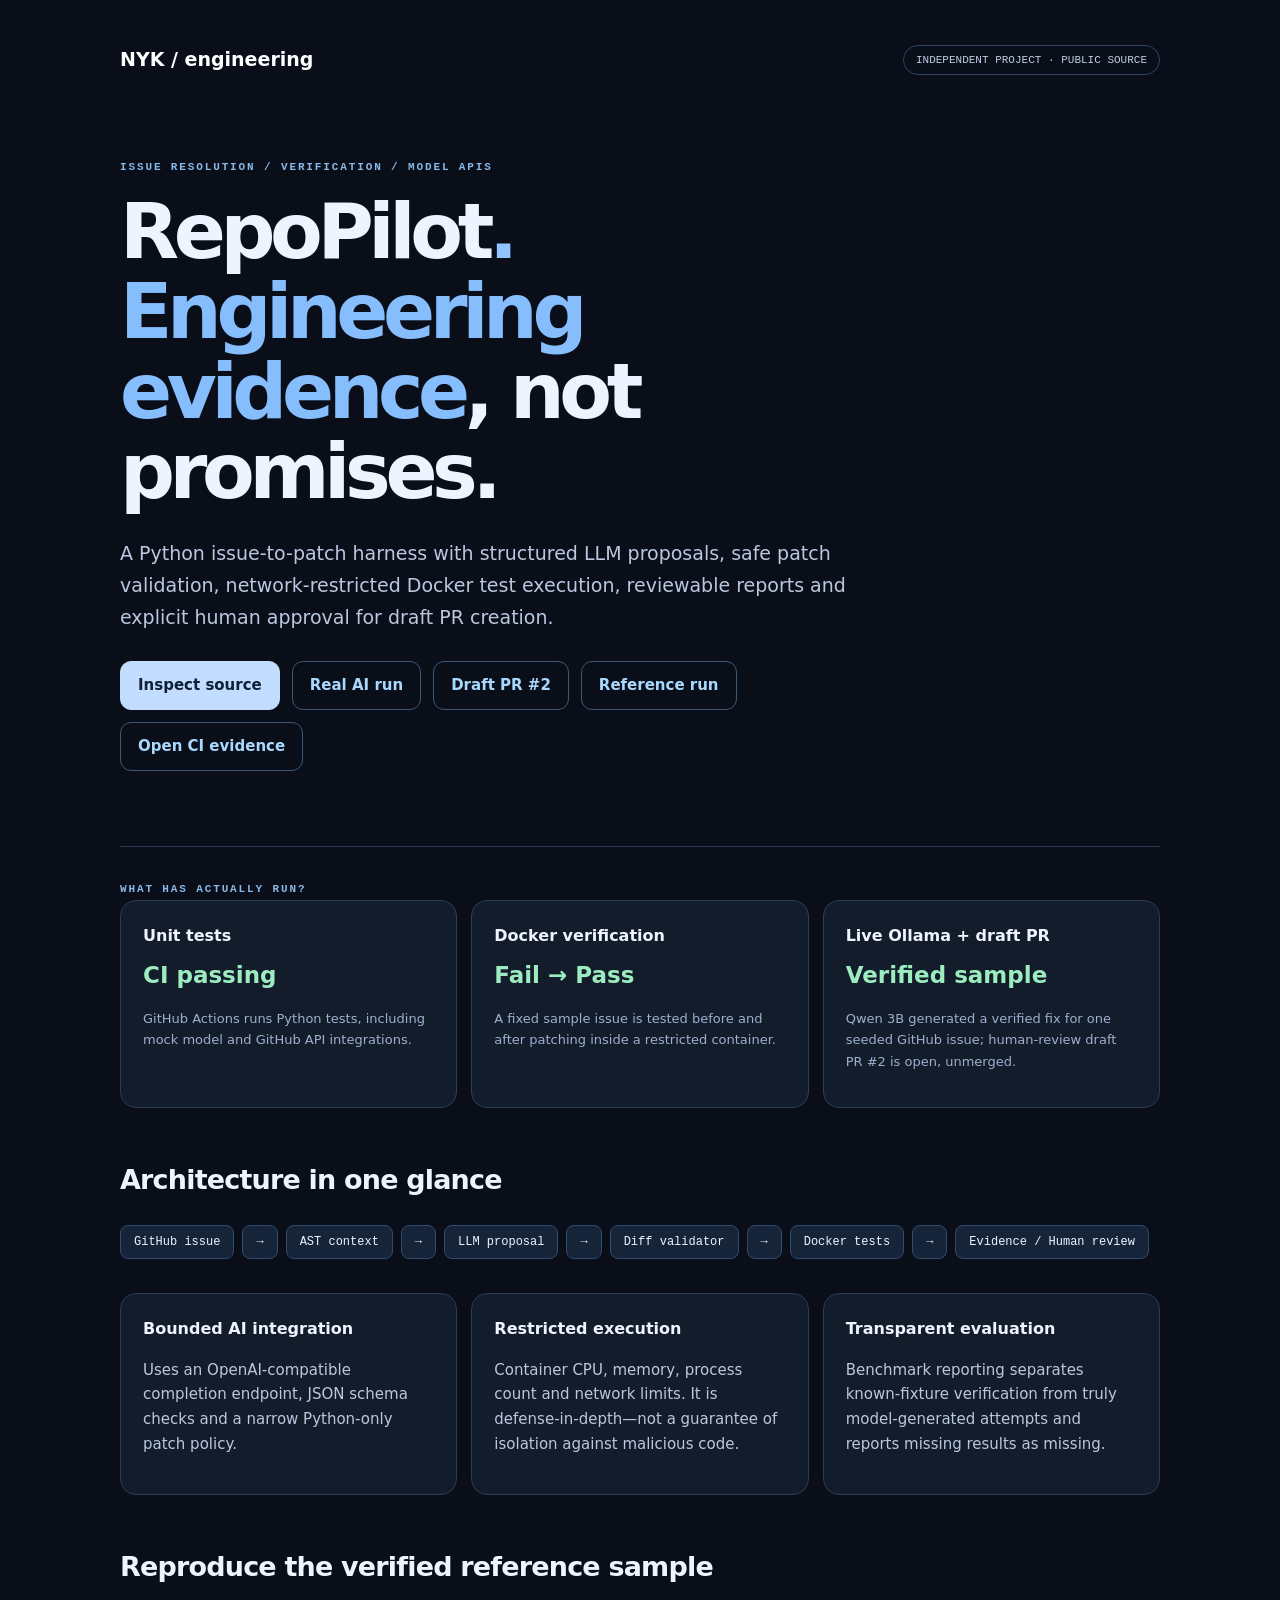
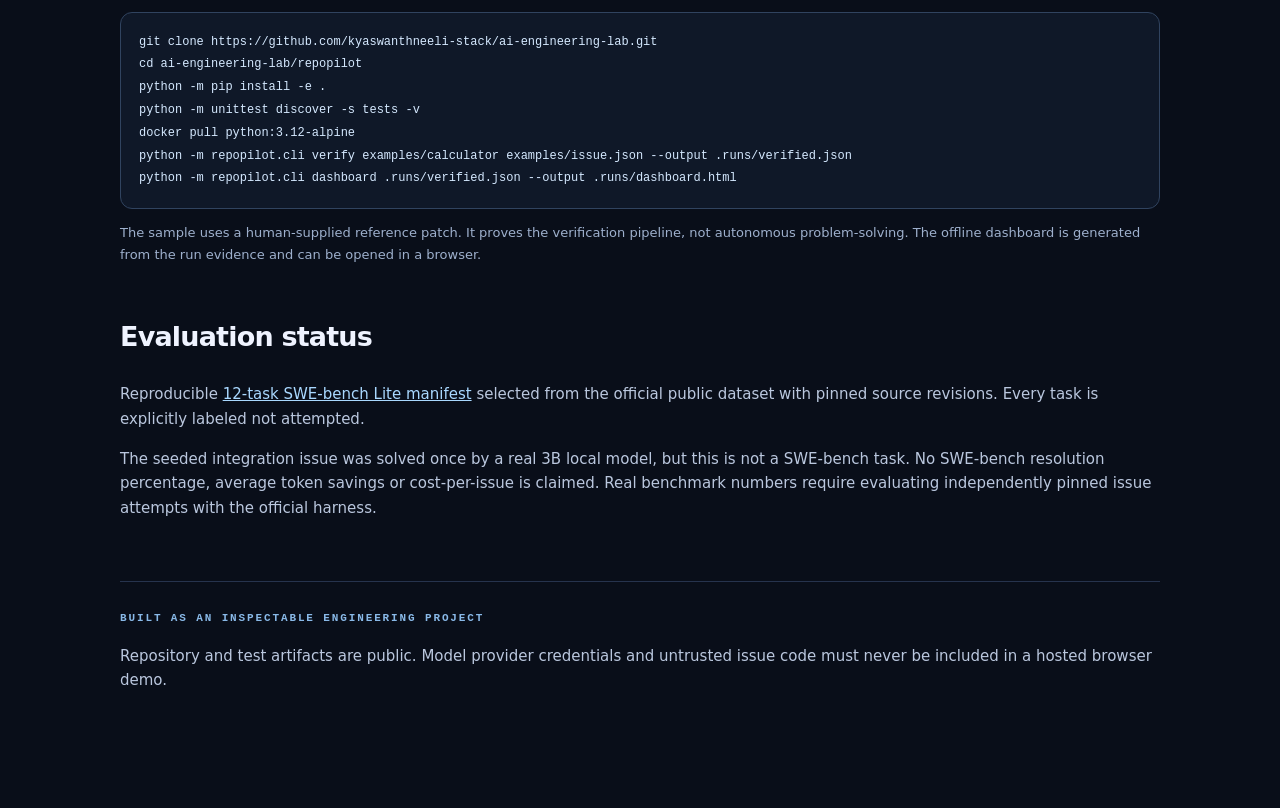
==== repopilot/index.html @ 5527ac8b "repopilot: show verified live Ollama issue resolution and unmerged draft PR evidence" ====
<!doctype html>
<html lang="en">
<head>
<meta charset="utf-8"><meta name="viewport" content="width=device-width,initial-scale=1">
<title>RepoPilot | Issue-to-Patch Engineering Harness</title>
<style>
:root{color-scheme:dark}*{box-sizing:border-box}body{margin:0;background:#090e19;color:#eff3ff;font:15px/1.65 system-ui,-apple-system,Segoe UI,Arial,sans-serif}a{color:#a9d8ff}a:hover{color:white}main{max-width:1090px;padding:44px 25px 100px;margin:auto}.eyebrow{font:700 11px/1.3 ui-monospace,monospace;letter-spacing:.17em;color:#89b9e8;text-transform:uppercase}header{display:flex;justify-content:space-between;gap:16px;align-items:center}.brand{font-weight:800;text-decoration:none;color:#fff;font-size:19px}.pill{font:11px monospace;border:1px solid #304466;padding:8px 12px;border-radius:99px;color:#bdcde3}.hero{padding:78px 0 55px;max-width:780px}h1{font-size:clamp(44px,6vw,80px);letter-spacing:-.07em;line-height:1.04;margin:14px 0 25px}h1 em{color:#86befd;font-style:normal}p{color:#bac7de}p.lead{font-size:19px;line-height:1.7}.actions{display:flex;gap:12px;flex-wrap:wrap;margin-top:28px}.actions a{padding:11px 17px;border-radius:11px;border:1px solid #395777;text-decoration:none;font-weight:650}.actions a:first-child{background:#c2ddff;color:#102039;border-color:#c2ddff}.eyeline{border-top:1px solid #2d3953;padding-top:28px;margin-top:20px}.grid{display:grid;grid-template-columns:repeat(3,1fr);gap:14px}.card{background:#121c2b;border:1px solid #2b3c56;border-radius:16px;padding:22px}.card h3{font-size:16px;margin:0 0 8px}.small{font-size:13px;color:#9eb0cd}.metric{font-size:23px;font-weight:800;margin:8px 0}.status{color:#9cecc0}.warn{color:#fcd6a4}.pipeline{display:flex;gap:8px;flex-wrap:wrap;margin:22px 0 34px}.pipeline span{padding:9px 13px;background:#16243a;border:1px solid #324b6c;border-radius:8px;font:12px ui-monospace,monospace}h2{margin-top:50px;font-size:27px;letter-spacing:-.03em}code{color:#b7d5fa}pre{white-space:pre-wrap;overflow-wrap:anywhere;background:#0f1828;border:1px solid #30435f;border-radius:12px;padding:18px;color:#d5e9ff;font:12px/1.9 ui-monospace,monospace}.footer{margin-top:60px;border-top:1px solid #26334d;padding-top:22px}@media(max-width:760px){.grid{grid-template-columns:1fr}.hero{padding-top:46px}}
</style></head>
<body><main><header><a class="brand" href="https://kyaswanthneeli-stack.github.io/">NYK / engineering</a><span class="pill">INDEPENDENT PROJECT · PUBLIC SOURCE</span></header>
<div class="hero"><span class="eyebrow">Issue resolution / Verification / Model APIs</span><h1>RepoPilot<span style="color:#91c5ff">.</span><br><em>Engineering evidence</em>, not promises.</h1><p class="lead">A Python issue-to-patch harness with structured LLM proposals, safe patch validation, network-restricted Docker test execution, reviewable reports and explicit human approval for draft PR creation.</p><div class="actions"><a href="https://github.com/kyaswanthneeli-stack/ai-engineering-lab/tree/main/repopilot">Inspect source</a><a href="model-run.html">Real AI run</a><a href="https://github.com/kyaswanthneeli-stack/ai-engineering-lab/pull/2">Draft PR #2</a><a href="review-dashboard.html">Reference run</a><a href="https://github.com/kyaswanthneeli-stack/ai-engineering-lab/actions/workflows/repopilot.yml">Open CI evidence</a></div></div>
<section class="eyeline"><span class="eyebrow">What has actually run?</span><div class="grid">
<div class="card"><h3>Unit tests</h3><div class="metric status">CI passing</div><p class="small">GitHub Actions runs Python tests, including mock model and GitHub API integrations.</p></div>
<div class="card"><h3>Docker verification</h3><div class="metric status">Fail → Pass</div><p class="small">A fixed sample issue is tested before and after patching inside a restricted container.</p></div>
<div class="card"><h3>Live Ollama + draft PR</h3><div class="metric status">Verified sample</div><p class="small">Qwen 3B generated a verified fix for one seeded GitHub issue; human-review draft PR #2 is open, unmerged.</p></div></div></section>
<h2>Architecture in one glance</h2><div class="pipeline"><span>GitHub issue</span><span>→</span><span>AST context</span><span>→</span><span>LLM proposal</span><span>→</span><span>Diff validator</span><span>→</span><span>Docker tests</span><span>→</span><span>Evidence / Human review</span></div>
<div class="grid"><div class="card"><h3>Bounded AI integration</h3><p>Uses an OpenAI-compatible completion endpoint, JSON schema checks and a narrow Python-only patch policy.</p></div><div class="card"><h3>Restricted execution</h3><p>Container CPU, memory, process count and network limits. It is defense-in-depth—not a guarantee of isolation against malicious code.</p></div><div class="card"><h3>Transparent evaluation</h3><p>Benchmark reporting separates known-fixture verification from truly model-generated attempts and reports missing results as missing.</p></div></div>
<h2>Reproduce the verified reference sample</h2><pre>git clone https://github.com/kyaswanthneeli-stack/ai-engineering-lab.git
cd ai-engineering-lab/repopilot
python -m pip install -e .
python -m unittest discover -s tests -v
docker pull python:3.12-alpine
python -m repopilot.cli verify examples/calculator examples/issue.json --output .runs/verified.json
python -m repopilot.cli dashboard .runs/verified.json --output .runs/dashboard.html</pre>
<p class="small">The sample uses a human-supplied reference patch. It proves the verification pipeline, not autonomous problem-solving. The offline dashboard is generated from the run evidence and can be opened in a browser.</p>
<h2>Evaluation status</h2><p>Reproducible <a href="https://github.com/kyaswanthneeli-stack/ai-engineering-lab/blob/main/repopilot/benchmarks/swebench-lite-12.json">12-task SWE-bench Lite manifest</a> selected from the official public dataset with pinned source revisions. Every task is explicitly labeled not attempted. </p><p>The seeded integration issue was solved once by a real 3B local model, but this is not a SWE-bench task. No SWE-bench resolution percentage, average token savings or cost-per-issue is claimed. Real benchmark numbers require evaluating independently pinned issue attempts with the official harness.</p>
<div class="footer"><span class="eyebrow">Built as an inspectable engineering project</span><p>Repository and test artifacts are public. Model provider credentials and untrusted issue code must never be included in a hosted browser demo.</p></div>
</main></body></html>
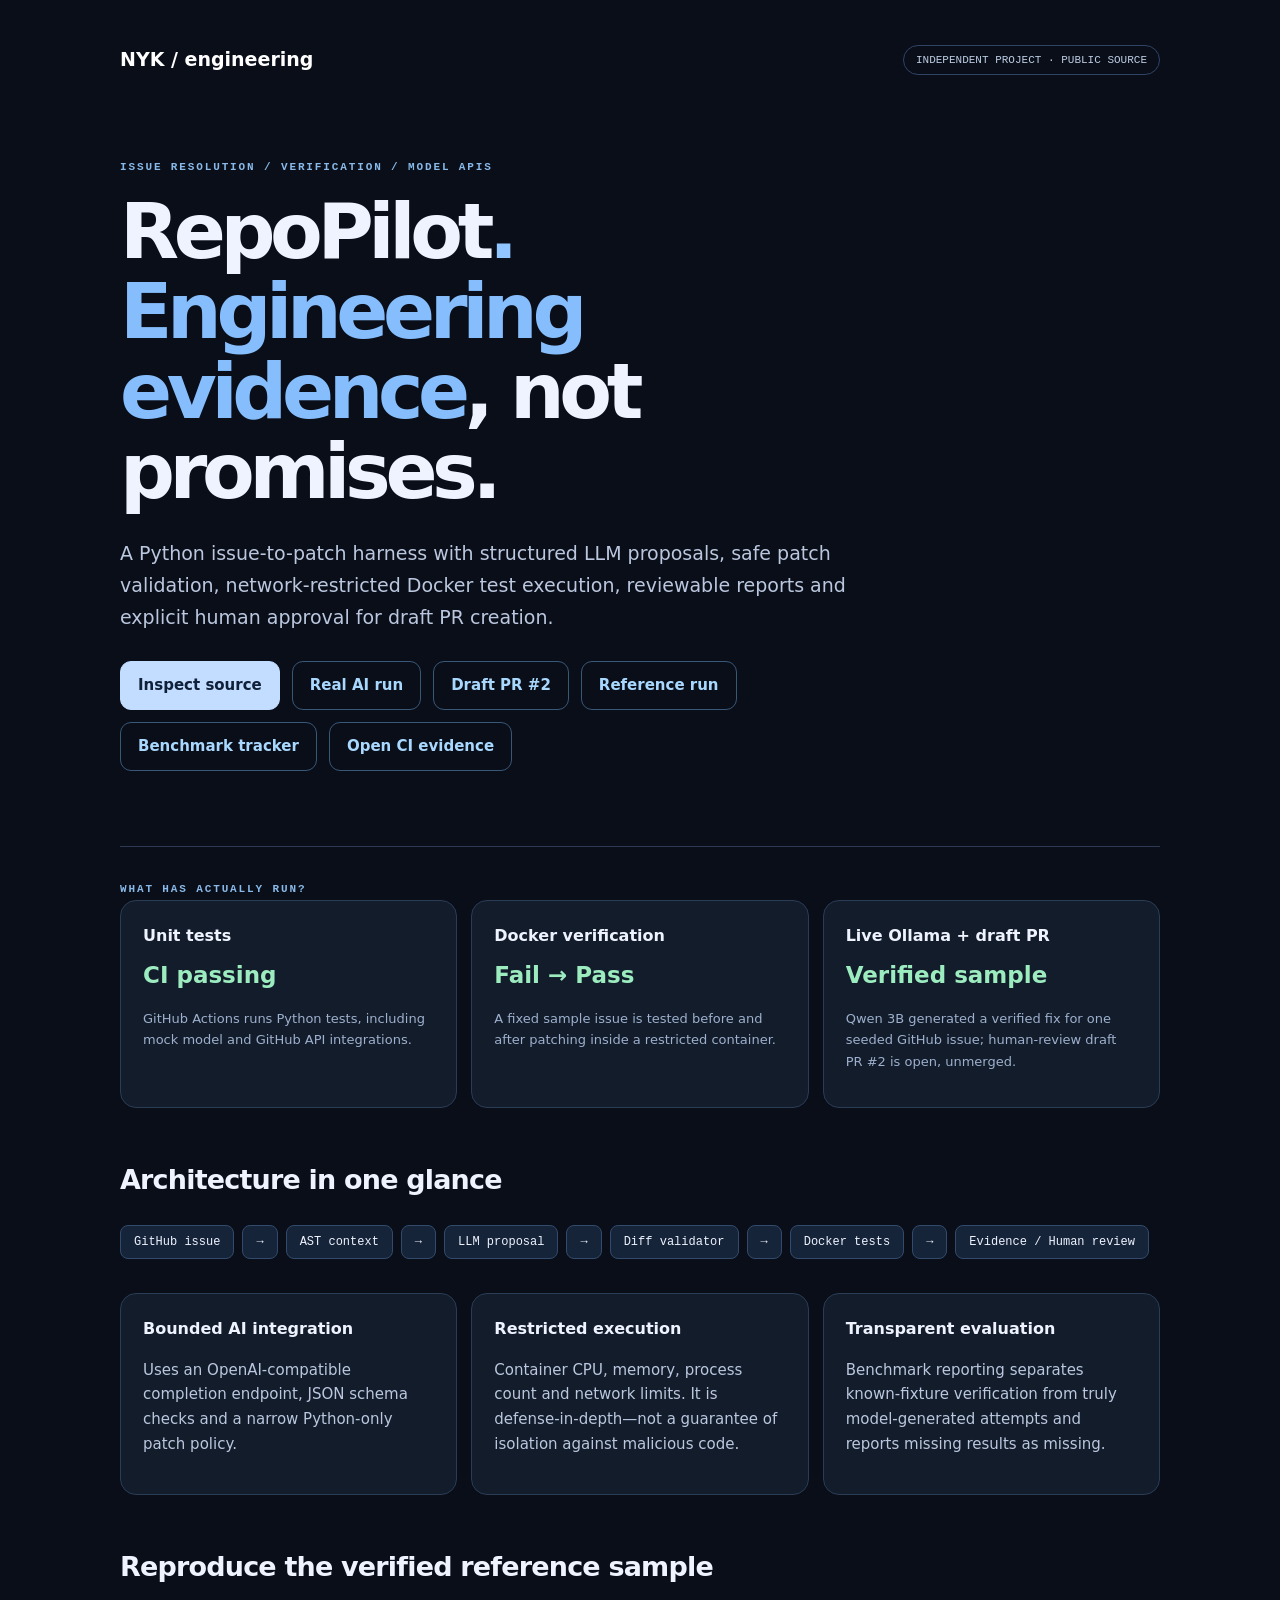
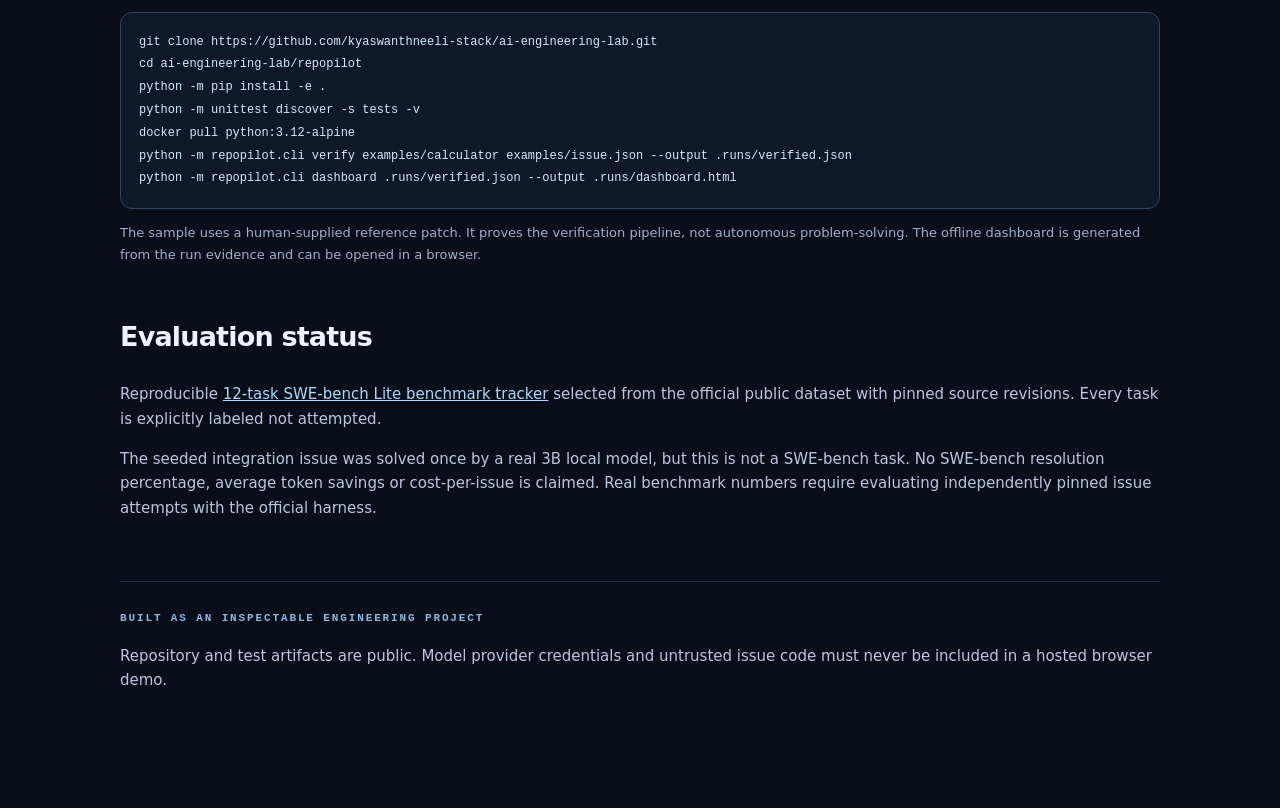
==== commit 65e136ca: "repopilot: link recruiter overview to transparent benchmark tracker" ====
--- a/repopilot/index.html
+++ b/repopilot/index.html
@@ -7,7 +7,7 @@
 :root{color-scheme:dark}*{box-sizing:border-box}body{margin:0;background:#090e19;color:#eff3ff;font:15px/1.65 system-ui,-apple-system,Segoe UI,Arial,sans-serif}a{color:#a9d8ff}a:hover{color:white}main{max-width:1090px;padding:44px 25px 100px;margin:auto}.eyebrow{font:700 11px/1.3 ui-monospace,monospace;letter-spacing:.17em;color:#89b9e8;text-transform:uppercase}header{display:flex;justify-content:space-between;gap:16px;align-items:center}.brand{font-weight:800;text-decoration:none;color:#fff;font-size:19px}.pill{font:11px monospace;border:1px solid #304466;padding:8px 12px;border-radius:99px;color:#bdcde3}.hero{padding:78px 0 55px;max-width:780px}h1{font-size:clamp(44px,6vw,80px);letter-spacing:-.07em;line-height:1.04;margin:14px 0 25px}h1 em{color:#86befd;font-style:normal}p{color:#bac7de}p.lead{font-size:19px;line-height:1.7}.actions{display:flex;gap:12px;flex-wrap:wrap;margin-top:28px}.actions a{padding:11px 17px;border-radius:11px;border:1px solid #395777;text-decoration:none;font-weight:650}.actions a:first-child{background:#c2ddff;color:#102039;border-color:#c2ddff}.eyeline{border-top:1px solid #2d3953;padding-top:28px;margin-top:20px}.grid{display:grid;grid-template-columns:repeat(3,1fr);gap:14px}.card{background:#121c2b;border:1px solid #2b3c56;border-radius:16px;padding:22px}.card h3{font-size:16px;margin:0 0 8px}.small{font-size:13px;color:#9eb0cd}.metric{font-size:23px;font-weight:800;margin:8px 0}.status{color:#9cecc0}.warn{color:#fcd6a4}.pipeline{display:flex;gap:8px;flex-wrap:wrap;margin:22px 0 34px}.pipeline span{padding:9px 13px;background:#16243a;border:1px solid #324b6c;border-radius:8px;font:12px ui-monospace,monospace}h2{margin-top:50px;font-size:27px;letter-spacing:-.03em}code{color:#b7d5fa}pre{white-space:pre-wrap;overflow-wrap:anywhere;background:#0f1828;border:1px solid #30435f;border-radius:12px;padding:18px;color:#d5e9ff;font:12px/1.9 ui-monospace,monospace}.footer{margin-top:60px;border-top:1px solid #26334d;padding-top:22px}@media(max-width:760px){.grid{grid-template-columns:1fr}.hero{padding-top:46px}}
 </style></head>
 <body><main><header><a class="brand" href="https://kyaswanthneeli-stack.github.io/">NYK / engineering</a><span class="pill">INDEPENDENT PROJECT · PUBLIC SOURCE</span></header>
-<div class="hero"><span class="eyebrow">Issue resolution / Verification / Model APIs</span><h1>RepoPilot<span style="color:#91c5ff">.</span><br><em>Engineering evidence</em>, not promises.</h1><p class="lead">A Python issue-to-patch harness with structured LLM proposals, safe patch validation, network-restricted Docker test execution, reviewable reports and explicit human approval for draft PR creation.</p><div class="actions"><a href="https://github.com/kyaswanthneeli-stack/ai-engineering-lab/tree/main/repopilot">Inspect source</a><a href="model-run.html">Real AI run</a><a href="https://github.com/kyaswanthneeli-stack/ai-engineering-lab/pull/2">Draft PR #2</a><a href="review-dashboard.html">Reference run</a><a href="https://github.com/kyaswanthneeli-stack/ai-engineering-lab/actions/workflows/repopilot.yml">Open CI evidence</a></div></div>
+<div class="hero"><span class="eyebrow">Issue resolution / Verification / Model APIs</span><h1>RepoPilot<span style="color:#91c5ff">.</span><br><em>Engineering evidence</em>, not promises.</h1><p class="lead">A Python issue-to-patch harness with structured LLM proposals, safe patch validation, network-restricted Docker test execution, reviewable reports and explicit human approval for draft PR creation.</p><div class="actions"><a href="https://github.com/kyaswanthneeli-stack/ai-engineering-lab/tree/main/repopilot">Inspect source</a><a href="model-run.html">Real AI run</a><a href="https://github.com/kyaswanthneeli-stack/ai-engineering-lab/pull/2">Draft PR #2</a><a href="review-dashboard.html">Reference run</a><a href="benchmark-status.html">Benchmark tracker</a><a href="https://github.com/kyaswanthneeli-stack/ai-engineering-lab/actions/workflows/repopilot.yml">Open CI evidence</a></div></div>
 <section class="eyeline"><span class="eyebrow">What has actually run?</span><div class="grid">
 <div class="card"><h3>Unit tests</h3><div class="metric status">CI passing</div><p class="small">GitHub Actions runs Python tests, including mock model and GitHub API integrations.</p></div>
 <div class="card"><h3>Docker verification</h3><div class="metric status">Fail → Pass</div><p class="small">A fixed sample issue is tested before and after patching inside a restricted container.</p></div>
@@ -22,6 +22,6 @@
 python -m repopilot.cli verify examples/calculator examples/issue.json --output .runs/verified.json
 python -m repopilot.cli dashboard .runs/verified.json --output .runs/dashboard.html</pre>
 <p class="small">The sample uses a human-supplied reference patch. It proves the verification pipeline, not autonomous problem-solving. The offline dashboard is generated from the run evidence and can be opened in a browser.</p>
-<h2>Evaluation status</h2><p>Reproducible <a href="https://github.com/kyaswanthneeli-stack/ai-engineering-lab/blob/main/repopilot/benchmarks/swebench-lite-12.json">12-task SWE-bench Lite manifest</a> selected from the official public dataset with pinned source revisions. Every task is explicitly labeled not attempted. </p><p>The seeded integration issue was solved once by a real 3B local model, but this is not a SWE-bench task. No SWE-bench resolution percentage, average token savings or cost-per-issue is claimed. Real benchmark numbers require evaluating independently pinned issue attempts with the official harness.</p>
+<h2>Evaluation status</h2><p>Reproducible <a href="benchmark-status.html">12-task SWE-bench Lite benchmark tracker</a> selected from the official public dataset with pinned source revisions. Every task is explicitly labeled not attempted. </p><p>The seeded integration issue was solved once by a real 3B local model, but this is not a SWE-bench task. No SWE-bench resolution percentage, average token savings or cost-per-issue is claimed. Real benchmark numbers require evaluating independently pinned issue attempts with the official harness.</p>
 <div class="footer"><span class="eyebrow">Built as an inspectable engineering project</span><p>Repository and test artifacts are public. Model provider credentials and untrusted issue code must never be included in a hosted browser demo.</p></div>
 </main></body></html>
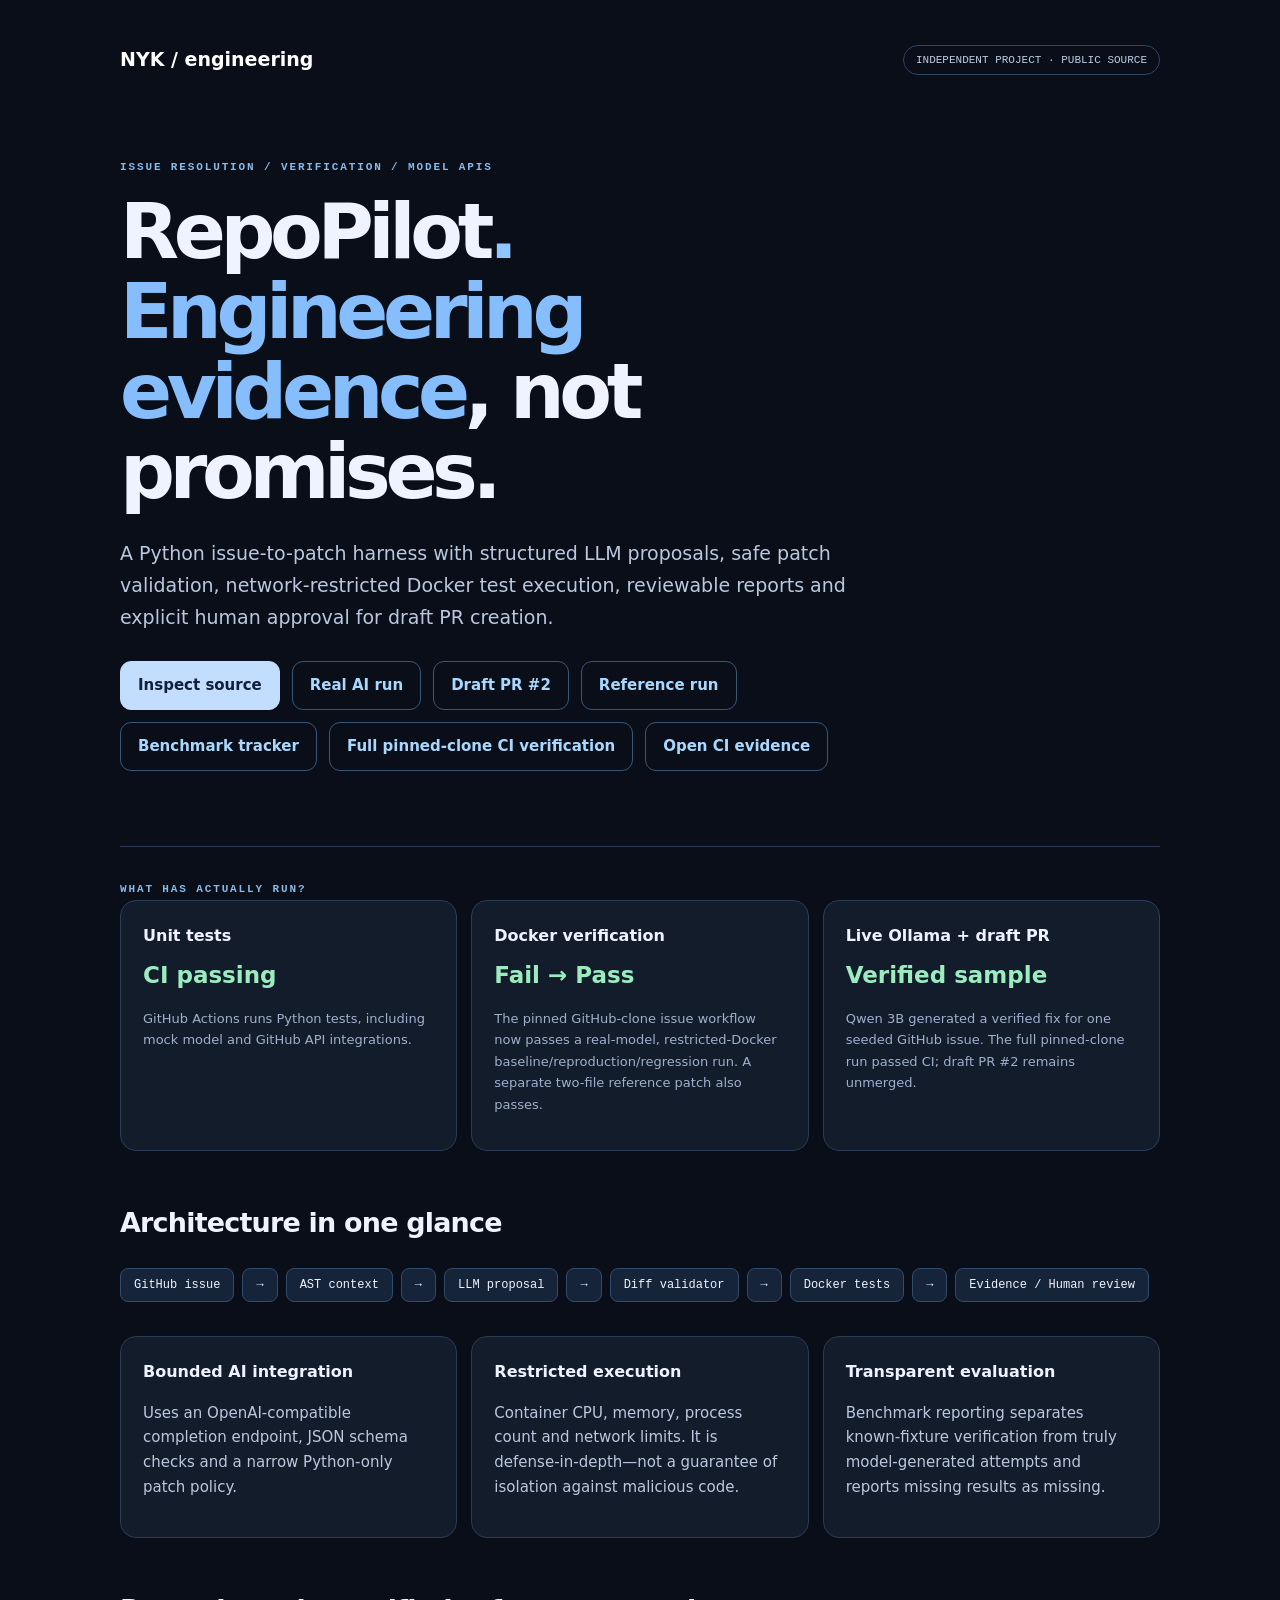
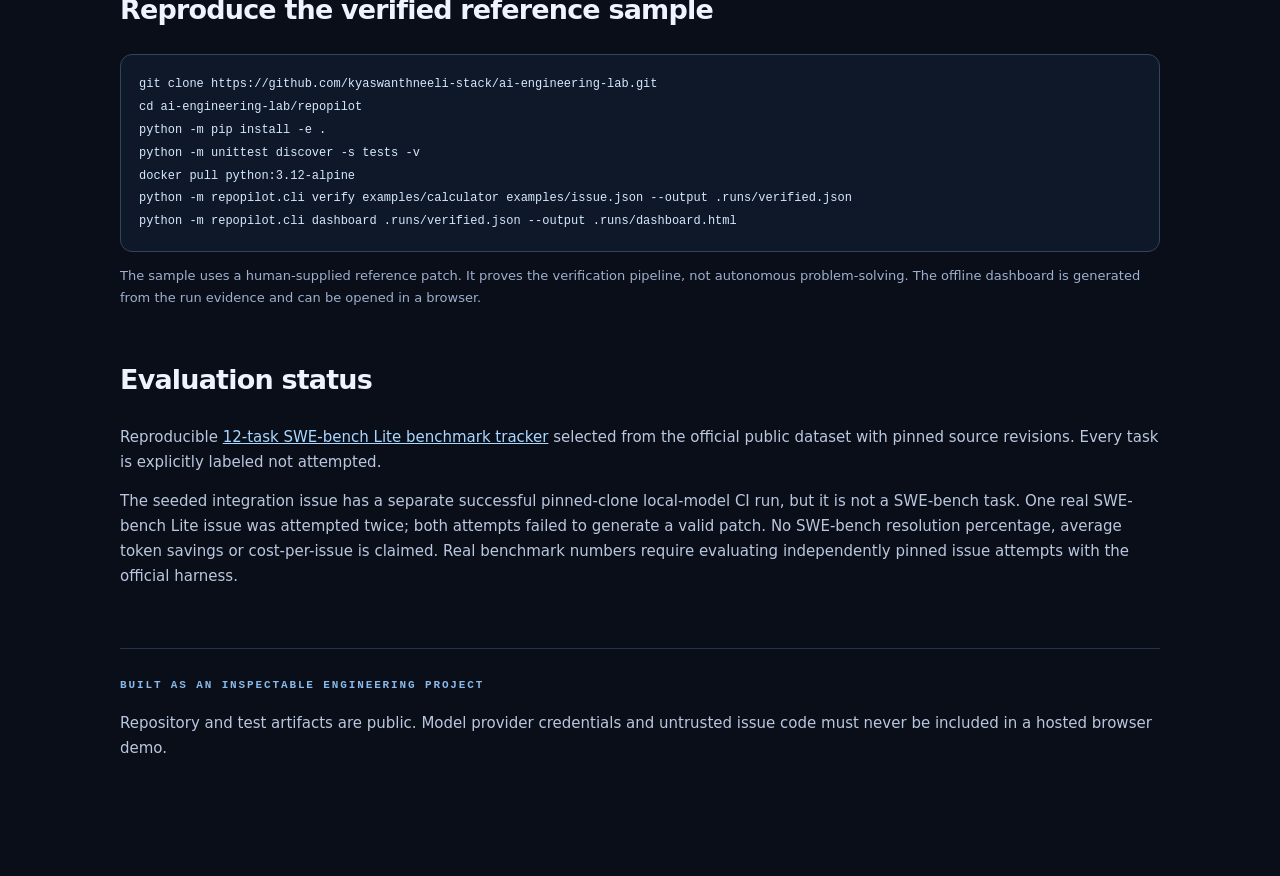
==== commit a8eab22f: "portfolio: feature verified full pinned GitHub issue-to-patch CI evidence" ====
--- a/repopilot/index.html
+++ b/repopilot/index.html
@@ -7,11 +7,11 @@
 :root{color-scheme:dark}*{box-sizing:border-box}body{margin:0;background:#090e19;color:#eff3ff;font:15px/1.65 system-ui,-apple-system,Segoe UI,Arial,sans-serif}a{color:#a9d8ff}a:hover{color:white}main{max-width:1090px;padding:44px 25px 100px;margin:auto}.eyebrow{font:700 11px/1.3 ui-monospace,monospace;letter-spacing:.17em;color:#89b9e8;text-transform:uppercase}header{display:flex;justify-content:space-between;gap:16px;align-items:center}.brand{font-weight:800;text-decoration:none;color:#fff;font-size:19px}.pill{font:11px monospace;border:1px solid #304466;padding:8px 12px;border-radius:99px;color:#bdcde3}.hero{padding:78px 0 55px;max-width:780px}h1{font-size:clamp(44px,6vw,80px);letter-spacing:-.07em;line-height:1.04;margin:14px 0 25px}h1 em{color:#86befd;font-style:normal}p{color:#bac7de}p.lead{font-size:19px;line-height:1.7}.actions{display:flex;gap:12px;flex-wrap:wrap;margin-top:28px}.actions a{padding:11px 17px;border-radius:11px;border:1px solid #395777;text-decoration:none;font-weight:650}.actions a:first-child{background:#c2ddff;color:#102039;border-color:#c2ddff}.eyeline{border-top:1px solid #2d3953;padding-top:28px;margin-top:20px}.grid{display:grid;grid-template-columns:repeat(3,1fr);gap:14px}.card{background:#121c2b;border:1px solid #2b3c56;border-radius:16px;padding:22px}.card h3{font-size:16px;margin:0 0 8px}.small{font-size:13px;color:#9eb0cd}.metric{font-size:23px;font-weight:800;margin:8px 0}.status{color:#9cecc0}.warn{color:#fcd6a4}.pipeline{display:flex;gap:8px;flex-wrap:wrap;margin:22px 0 34px}.pipeline span{padding:9px 13px;background:#16243a;border:1px solid #324b6c;border-radius:8px;font:12px ui-monospace,monospace}h2{margin-top:50px;font-size:27px;letter-spacing:-.03em}code{color:#b7d5fa}pre{white-space:pre-wrap;overflow-wrap:anywhere;background:#0f1828;border:1px solid #30435f;border-radius:12px;padding:18px;color:#d5e9ff;font:12px/1.9 ui-monospace,monospace}.footer{margin-top:60px;border-top:1px solid #26334d;padding-top:22px}@media(max-width:760px){.grid{grid-template-columns:1fr}.hero{padding-top:46px}}
 </style></head>
 <body><main><header><a class="brand" href="https://kyaswanthneeli-stack.github.io/">NYK / engineering</a><span class="pill">INDEPENDENT PROJECT · PUBLIC SOURCE</span></header>
-<div class="hero"><span class="eyebrow">Issue resolution / Verification / Model APIs</span><h1>RepoPilot<span style="color:#91c5ff">.</span><br><em>Engineering evidence</em>, not promises.</h1><p class="lead">A Python issue-to-patch harness with structured LLM proposals, safe patch validation, network-restricted Docker test execution, reviewable reports and explicit human approval for draft PR creation.</p><div class="actions"><a href="https://github.com/kyaswanthneeli-stack/ai-engineering-lab/tree/main/repopilot">Inspect source</a><a href="model-run.html">Real AI run</a><a href="https://github.com/kyaswanthneeli-stack/ai-engineering-lab/pull/2">Draft PR #2</a><a href="review-dashboard.html">Reference run</a><a href="benchmark-status.html">Benchmark tracker</a><a href="https://github.com/kyaswanthneeli-stack/ai-engineering-lab/actions/workflows/repopilot.yml">Open CI evidence</a></div></div>
+<div class="hero"><span class="eyebrow">Issue resolution / Verification / Model APIs</span><h1>RepoPilot<span style="color:#91c5ff">.</span><br><em>Engineering evidence</em>, not promises.</h1><p class="lead">A Python issue-to-patch harness with structured LLM proposals, safe patch validation, network-restricted Docker test execution, reviewable reports and explicit human approval for draft PR creation.</p><div class="actions"><a href="https://github.com/kyaswanthneeli-stack/ai-engineering-lab/tree/main/repopilot">Inspect source</a><a href="model-run.html">Real AI run</a><a href="https://github.com/kyaswanthneeli-stack/ai-engineering-lab/pull/2">Draft PR #2</a><a href="review-dashboard.html">Reference run</a><a href="benchmark-status.html">Benchmark tracker</a><a href="https://github.com/kyaswanthneeli-stack/ai-engineering-lab/actions/runs/44497087568">Full pinned-clone CI verification</a><a href="https://github.com/kyaswanthneeli-stack/ai-engineering-lab/actions/workflows/repopilot.yml">Open CI evidence</a></div></div>
 <section class="eyeline"><span class="eyebrow">What has actually run?</span><div class="grid">
 <div class="card"><h3>Unit tests</h3><div class="metric status">CI passing</div><p class="small">GitHub Actions runs Python tests, including mock model and GitHub API integrations.</p></div>
-<div class="card"><h3>Docker verification</h3><div class="metric status">Fail → Pass</div><p class="small">A fixed sample issue is tested before and after patching inside a restricted container.</p></div>
-<div class="card"><h3>Live Ollama + draft PR</h3><div class="metric status">Verified sample</div><p class="small">Qwen 3B generated a verified fix for one seeded GitHub issue; human-review draft PR #2 is open, unmerged.</p></div></div></section>
+<div class="card"><h3>Docker verification</h3><div class="metric status">Fail → Pass</div><p class="small">The pinned GitHub-clone issue workflow now passes a real-model, restricted-Docker baseline/reproduction/regression run. A separate two-file reference patch also passes.</p></div>
+<div class="card"><h3>Live Ollama + draft PR</h3><div class="metric status">Verified sample</div><p class="small">Qwen 3B generated a verified fix for one seeded GitHub issue. The full pinned-clone run passed CI; draft PR #2 remains unmerged.</p></div></div></section>
 <h2>Architecture in one glance</h2><div class="pipeline"><span>GitHub issue</span><span>→</span><span>AST context</span><span>→</span><span>LLM proposal</span><span>→</span><span>Diff validator</span><span>→</span><span>Docker tests</span><span>→</span><span>Evidence / Human review</span></div>
 <div class="grid"><div class="card"><h3>Bounded AI integration</h3><p>Uses an OpenAI-compatible completion endpoint, JSON schema checks and a narrow Python-only patch policy.</p></div><div class="card"><h3>Restricted execution</h3><p>Container CPU, memory, process count and network limits. It is defense-in-depth—not a guarantee of isolation against malicious code.</p></div><div class="card"><h3>Transparent evaluation</h3><p>Benchmark reporting separates known-fixture verification from truly model-generated attempts and reports missing results as missing.</p></div></div>
 <h2>Reproduce the verified reference sample</h2><pre>git clone https://github.com/kyaswanthneeli-stack/ai-engineering-lab.git
@@ -22,6 +22,6 @@
 python -m repopilot.cli verify examples/calculator examples/issue.json --output .runs/verified.json
 python -m repopilot.cli dashboard .runs/verified.json --output .runs/dashboard.html</pre>
 <p class="small">The sample uses a human-supplied reference patch. It proves the verification pipeline, not autonomous problem-solving. The offline dashboard is generated from the run evidence and can be opened in a browser.</p>
-<h2>Evaluation status</h2><p>Reproducible <a href="benchmark-status.html">12-task SWE-bench Lite benchmark tracker</a> selected from the official public dataset with pinned source revisions. Every task is explicitly labeled not attempted. </p><p>The seeded integration issue was solved once by a real 3B local model, but this is not a SWE-bench task. No SWE-bench resolution percentage, average token savings or cost-per-issue is claimed. Real benchmark numbers require evaluating independently pinned issue attempts with the official harness.</p>
+<h2>Evaluation status</h2><p>Reproducible <a href="benchmark-status.html">12-task SWE-bench Lite benchmark tracker</a> selected from the official public dataset with pinned source revisions. Every task is explicitly labeled not attempted. </p><p>The seeded integration issue has a separate successful pinned-clone local-model CI run, but it is not a SWE-bench task. One real SWE-bench Lite issue was attempted twice; both attempts failed to generate a valid patch. No SWE-bench resolution percentage, average token savings or cost-per-issue is claimed. Real benchmark numbers require evaluating independently pinned issue attempts with the official harness.</p>
 <div class="footer"><span class="eyebrow">Built as an inspectable engineering project</span><p>Repository and test artifacts are public. Model provider credentials and untrusted issue code must never be included in a hosted browser demo.</p></div>
 </main></body></html>
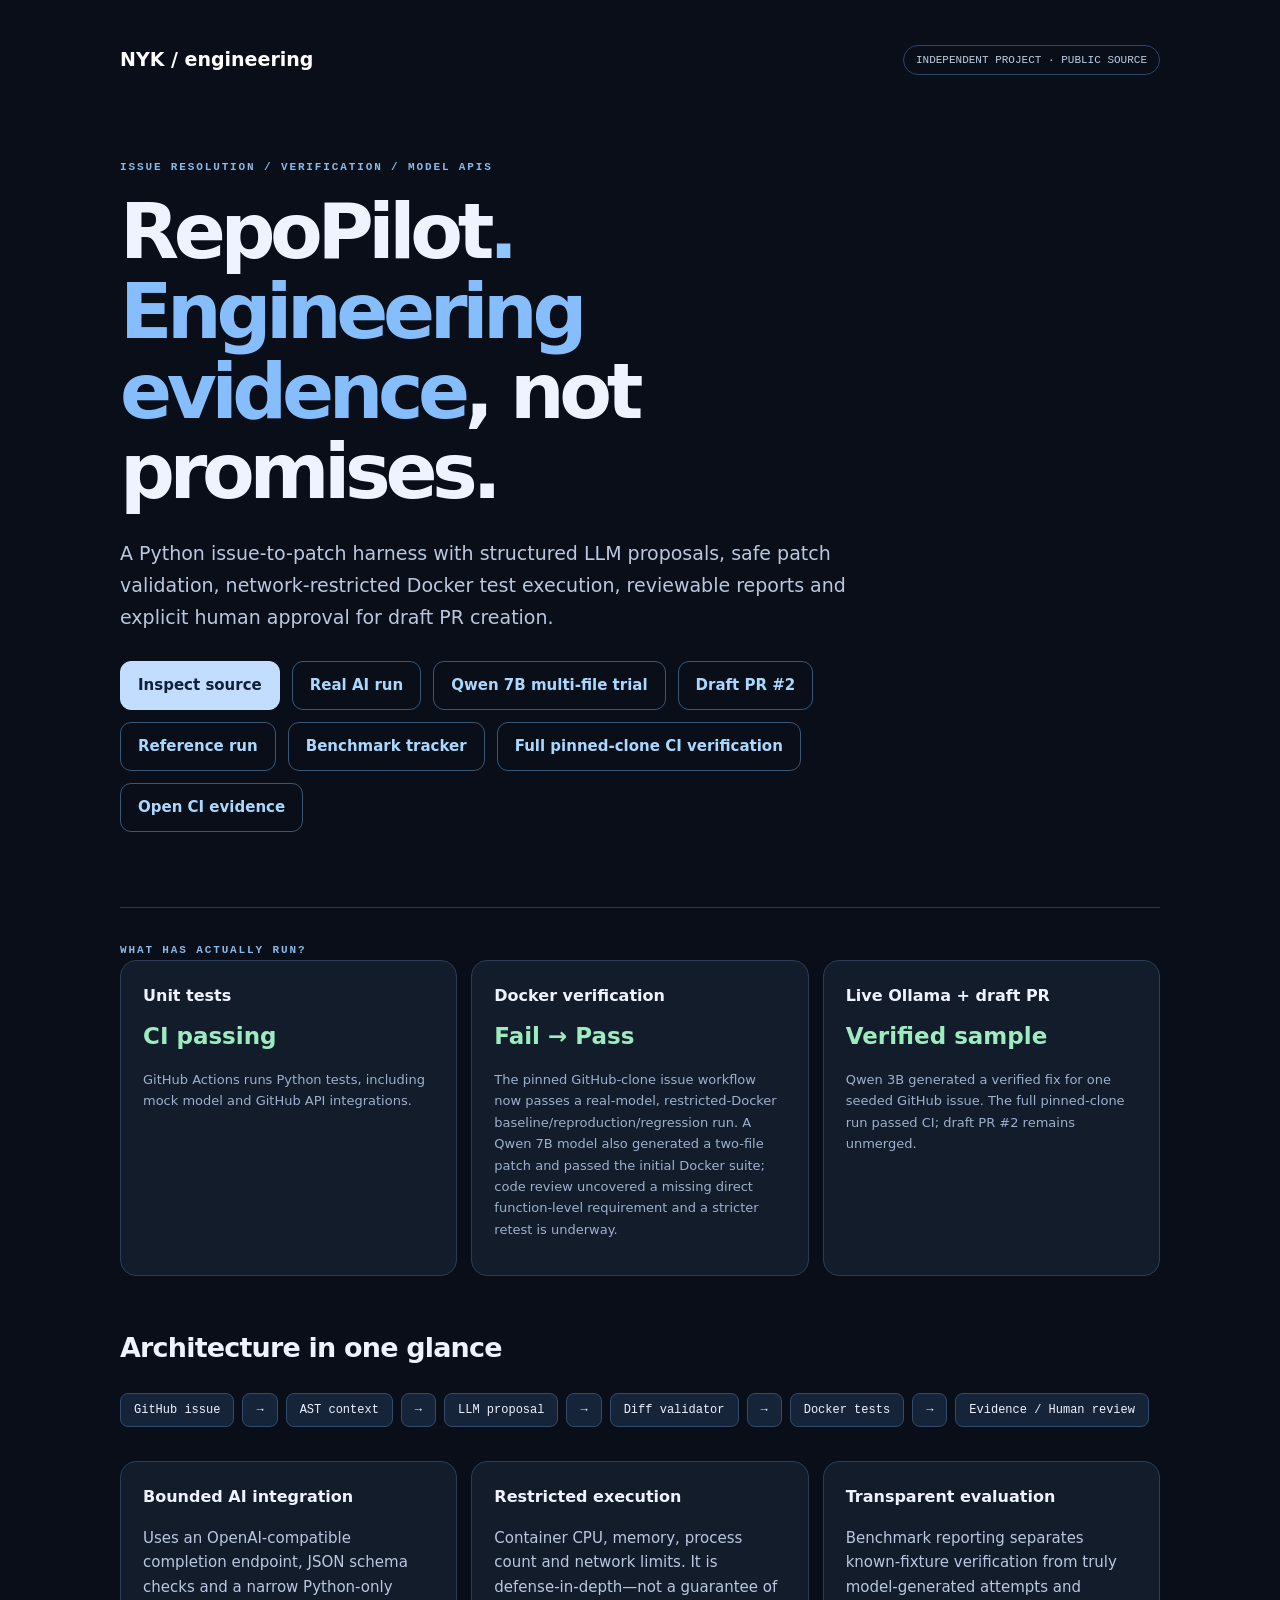
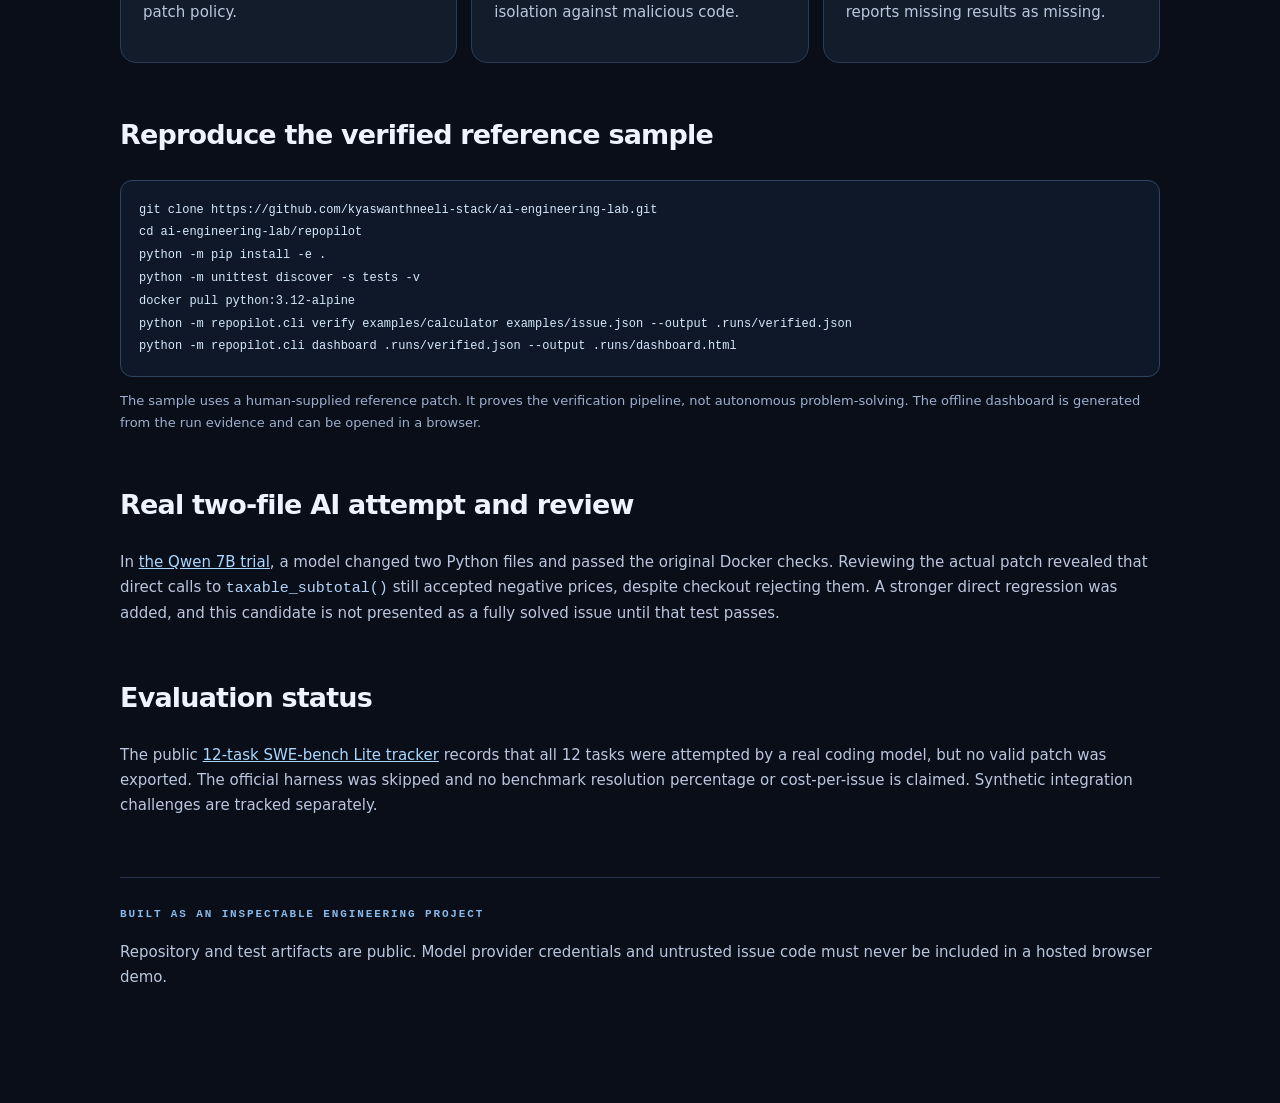
==== commit ccd86bed: "docs(repopilot): present multi-file review finding and accurate 12-task progress" ====
--- a/repopilot/index.html
+++ b/repopilot/index.html
@@ -7,10 +7,10 @@
 :root{color-scheme:dark}*{box-sizing:border-box}body{margin:0;background:#090e19;color:#eff3ff;font:15px/1.65 system-ui,-apple-system,Segoe UI,Arial,sans-serif}a{color:#a9d8ff}a:hover{color:white}main{max-width:1090px;padding:44px 25px 100px;margin:auto}.eyebrow{font:700 11px/1.3 ui-monospace,monospace;letter-spacing:.17em;color:#89b9e8;text-transform:uppercase}header{display:flex;justify-content:space-between;gap:16px;align-items:center}.brand{font-weight:800;text-decoration:none;color:#fff;font-size:19px}.pill{font:11px monospace;border:1px solid #304466;padding:8px 12px;border-radius:99px;color:#bdcde3}.hero{padding:78px 0 55px;max-width:780px}h1{font-size:clamp(44px,6vw,80px);letter-spacing:-.07em;line-height:1.04;margin:14px 0 25px}h1 em{color:#86befd;font-style:normal}p{color:#bac7de}p.lead{font-size:19px;line-height:1.7}.actions{display:flex;gap:12px;flex-wrap:wrap;margin-top:28px}.actions a{padding:11px 17px;border-radius:11px;border:1px solid #395777;text-decoration:none;font-weight:650}.actions a:first-child{background:#c2ddff;color:#102039;border-color:#c2ddff}.eyeline{border-top:1px solid #2d3953;padding-top:28px;margin-top:20px}.grid{display:grid;grid-template-columns:repeat(3,1fr);gap:14px}.card{background:#121c2b;border:1px solid #2b3c56;border-radius:16px;padding:22px}.card h3{font-size:16px;margin:0 0 8px}.small{font-size:13px;color:#9eb0cd}.metric{font-size:23px;font-weight:800;margin:8px 0}.status{color:#9cecc0}.warn{color:#fcd6a4}.pipeline{display:flex;gap:8px;flex-wrap:wrap;margin:22px 0 34px}.pipeline span{padding:9px 13px;background:#16243a;border:1px solid #324b6c;border-radius:8px;font:12px ui-monospace,monospace}h2{margin-top:50px;font-size:27px;letter-spacing:-.03em}code{color:#b7d5fa}pre{white-space:pre-wrap;overflow-wrap:anywhere;background:#0f1828;border:1px solid #30435f;border-radius:12px;padding:18px;color:#d5e9ff;font:12px/1.9 ui-monospace,monospace}.footer{margin-top:60px;border-top:1px solid #26334d;padding-top:22px}@media(max-width:760px){.grid{grid-template-columns:1fr}.hero{padding-top:46px}}
 </style></head>
 <body><main><header><a class="brand" href="https://kyaswanthneeli-stack.github.io/">NYK / engineering</a><span class="pill">INDEPENDENT PROJECT · PUBLIC SOURCE</span></header>
-<div class="hero"><span class="eyebrow">Issue resolution / Verification / Model APIs</span><h1>RepoPilot<span style="color:#91c5ff">.</span><br><em>Engineering evidence</em>, not promises.</h1><p class="lead">A Python issue-to-patch harness with structured LLM proposals, safe patch validation, network-restricted Docker test execution, reviewable reports and explicit human approval for draft PR creation.</p><div class="actions"><a href="https://github.com/kyaswanthneeli-stack/ai-engineering-lab/tree/main/repopilot">Inspect source</a><a href="model-run.html">Real AI run</a><a href="https://github.com/kyaswanthneeli-stack/ai-engineering-lab/pull/2">Draft PR #2</a><a href="review-dashboard.html">Reference run</a><a href="benchmark-status.html">Benchmark tracker</a><a href="https://github.com/kyaswanthneeli-stack/ai-engineering-lab/actions/runs/44497087568">Full pinned-clone CI verification</a><a href="https://github.com/kyaswanthneeli-stack/ai-engineering-lab/actions/workflows/repopilot.yml">Open CI evidence</a></div></div>
+<div class="hero"><span class="eyebrow">Issue resolution / Verification / Model APIs</span><h1>RepoPilot<span style="color:#91c5ff">.</span><br><em>Engineering evidence</em>, not promises.</h1><p class="lead">A Python issue-to-patch harness with structured LLM proposals, safe patch validation, network-restricted Docker test execution, reviewable reports and explicit human approval for draft PR creation.</p><div class="actions"><a href="https://github.com/kyaswanthneeli-stack/ai-engineering-lab/tree/main/repopilot">Inspect source</a><a href="model-run.html">Real AI run</a><a href="multifile-model-run.html">Qwen 7B multi-file trial</a><a href="https://github.com/kyaswanthneeli-stack/ai-engineering-lab/pull/2">Draft PR #2</a><a href="review-dashboard.html">Reference run</a><a href="benchmark-status.html">Benchmark tracker</a><a href="https://github.com/kyaswanthneeli-stack/ai-engineering-lab/actions/runs/44497087568">Full pinned-clone CI verification</a><a href="https://github.com/kyaswanthneeli-stack/ai-engineering-lab/actions/workflows/repopilot.yml">Open CI evidence</a></div></div>
 <section class="eyeline"><span class="eyebrow">What has actually run?</span><div class="grid">
 <div class="card"><h3>Unit tests</h3><div class="metric status">CI passing</div><p class="small">GitHub Actions runs Python tests, including mock model and GitHub API integrations.</p></div>
-<div class="card"><h3>Docker verification</h3><div class="metric status">Fail → Pass</div><p class="small">The pinned GitHub-clone issue workflow now passes a real-model, restricted-Docker baseline/reproduction/regression run. A separate two-file reference patch also passes.</p></div>
+<div class="card"><h3>Docker verification</h3><div class="metric status">Fail → Pass</div><p class="small">The pinned GitHub-clone issue workflow now passes a real-model, restricted-Docker baseline/reproduction/regression run. A Qwen 7B model also generated a two-file patch and passed the initial Docker suite; code review uncovered a missing direct function-level requirement and a stricter retest is underway.</p></div>
 <div class="card"><h3>Live Ollama + draft PR</h3><div class="metric status">Verified sample</div><p class="small">Qwen 3B generated a verified fix for one seeded GitHub issue. The full pinned-clone run passed CI; draft PR #2 remains unmerged.</p></div></div></section>
 <h2>Architecture in one glance</h2><div class="pipeline"><span>GitHub issue</span><span>→</span><span>AST context</span><span>→</span><span>LLM proposal</span><span>→</span><span>Diff validator</span><span>→</span><span>Docker tests</span><span>→</span><span>Evidence / Human review</span></div>
 <div class="grid"><div class="card"><h3>Bounded AI integration</h3><p>Uses an OpenAI-compatible completion endpoint, JSON schema checks and a narrow Python-only patch policy.</p></div><div class="card"><h3>Restricted execution</h3><p>Container CPU, memory, process count and network limits. It is defense-in-depth—not a guarantee of isolation against malicious code.</p></div><div class="card"><h3>Transparent evaluation</h3><p>Benchmark reporting separates known-fixture verification from truly model-generated attempts and reports missing results as missing.</p></div></div>
@@ -22,6 +22,6 @@
 python -m repopilot.cli verify examples/calculator examples/issue.json --output .runs/verified.json
 python -m repopilot.cli dashboard .runs/verified.json --output .runs/dashboard.html</pre>
 <p class="small">The sample uses a human-supplied reference patch. It proves the verification pipeline, not autonomous problem-solving. The offline dashboard is generated from the run evidence and can be opened in a browser.</p>
-<h2>Evaluation status</h2><p>Reproducible <a href="benchmark-status.html">12-task SWE-bench Lite benchmark tracker</a> selected from the official public dataset with pinned source revisions. Every task is explicitly labeled not attempted. </p><p>The seeded integration issue has a separate successful pinned-clone local-model CI run, but it is not a SWE-bench task. One real SWE-bench Lite issue was attempted twice; both attempts failed to generate a valid patch. No SWE-bench resolution percentage, average token savings or cost-per-issue is claimed. Real benchmark numbers require evaluating independently pinned issue attempts with the official harness.</p>
+<h2>Real two-file AI attempt and review</h2><p>In <a href="multifile-model-run.html">the Qwen 7B trial</a>, a model changed two Python files and passed the original Docker checks. Reviewing the actual patch revealed that direct calls to <code>taxable_subtotal()</code> still accepted negative prices, despite checkout rejecting them. A stronger direct regression was added, and this candidate is not presented as a fully solved issue until that test passes.</p><h2>Evaluation status</h2><p>The public <a href="benchmark-status.html">12-task SWE-bench Lite tracker</a> records that all 12 tasks were attempted by a real coding model, but no valid patch was exported. The official harness was skipped and no benchmark resolution percentage or cost-per-issue is claimed. Synthetic integration challenges are tracked separately.</p>
 <div class="footer"><span class="eyebrow">Built as an inspectable engineering project</span><p>Repository and test artifacts are public. Model provider credentials and untrusted issue code must never be included in a hosted browser demo.</p></div>
 </main></body></html>
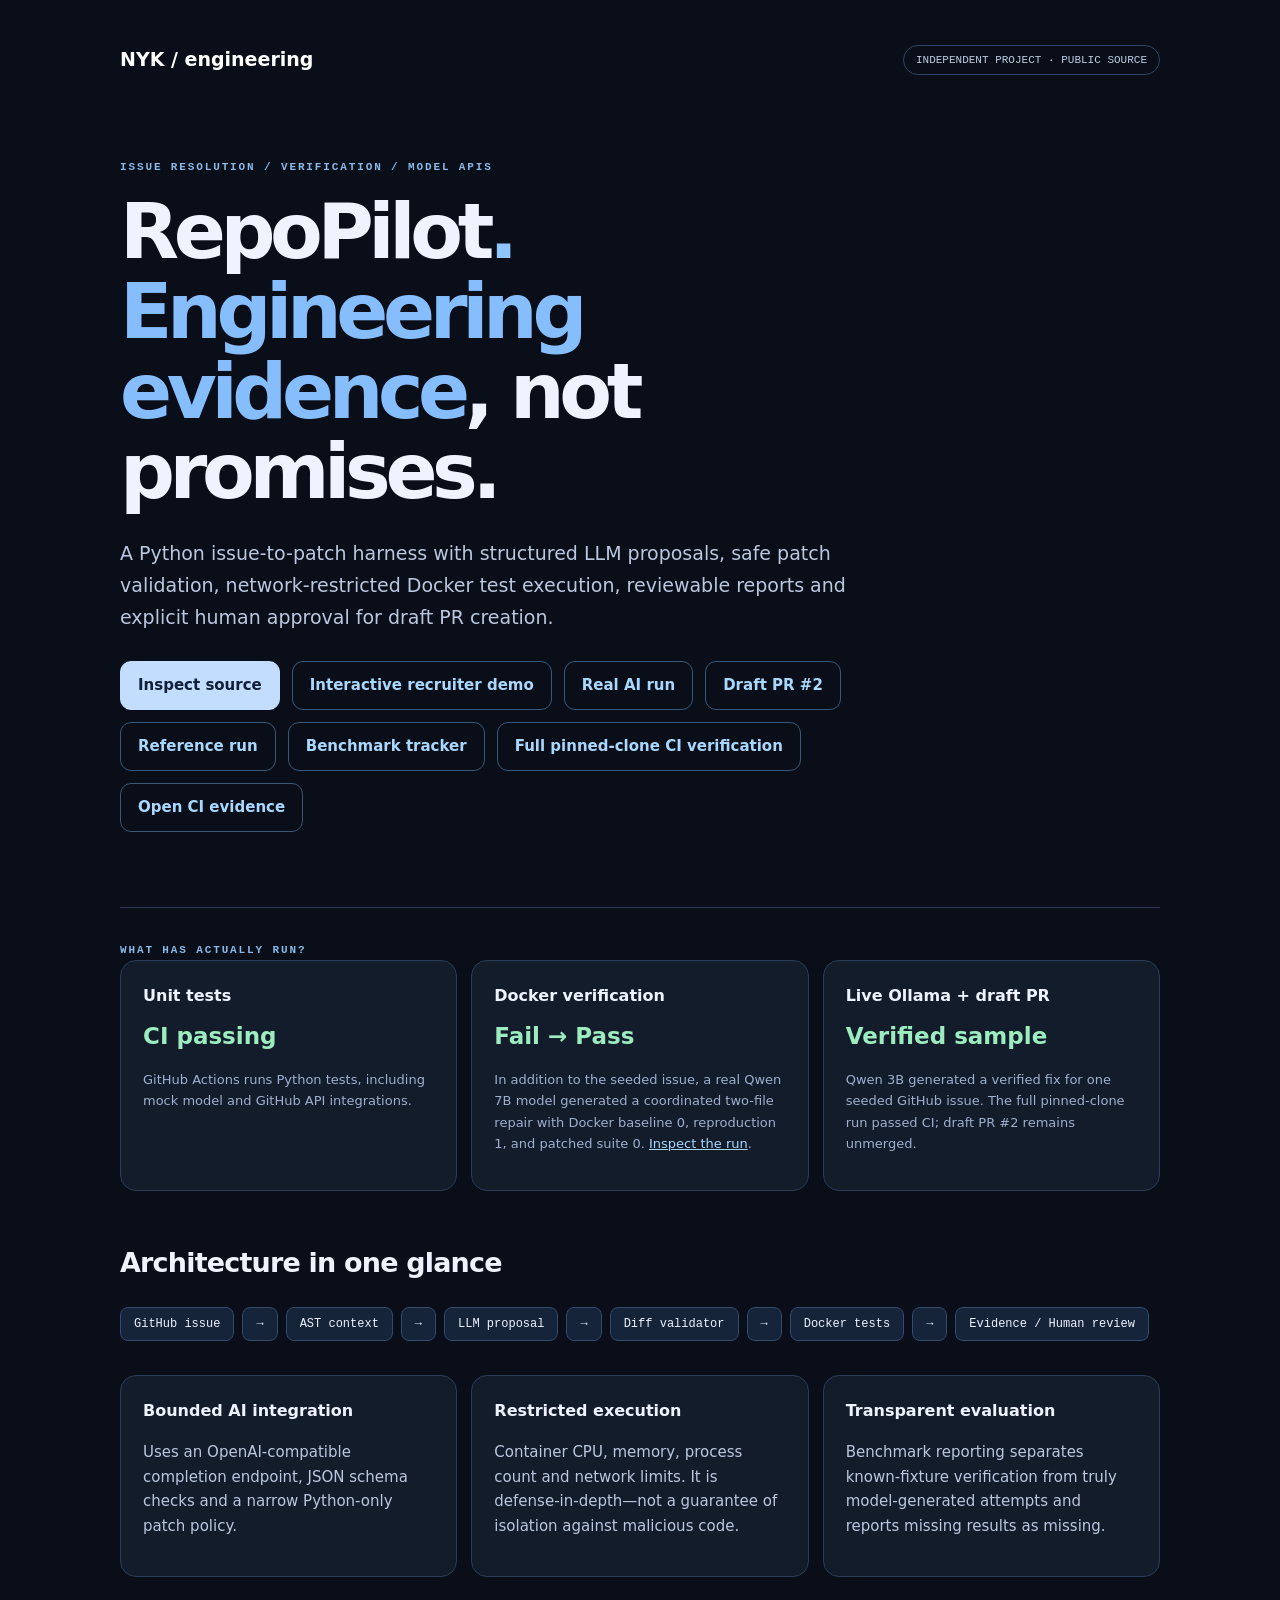
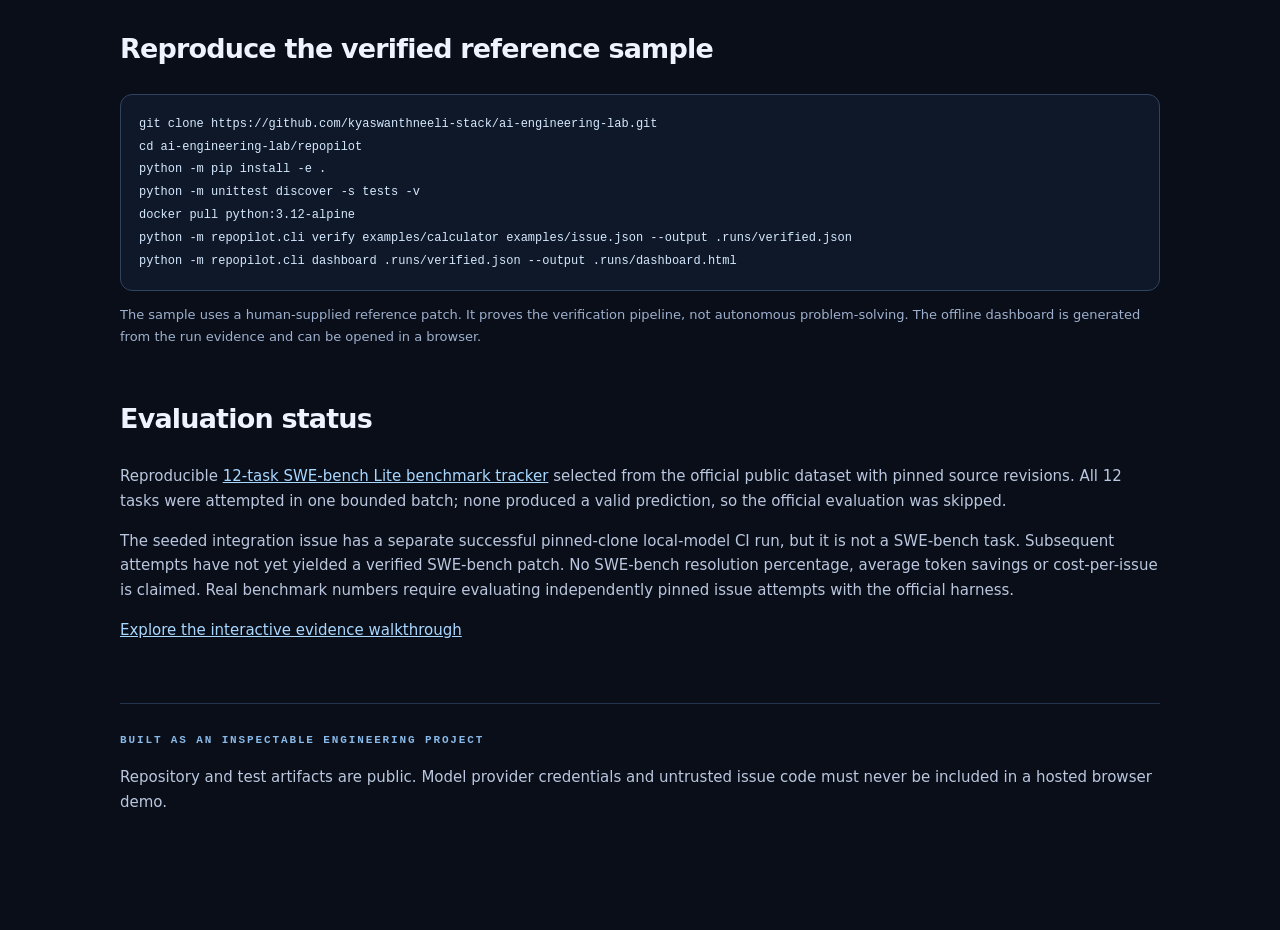
==== commit a86d8b05: "docs(repopilot): link live recruiter walkthrough and accurately report 12 failed SWE-bench attempts" ====
--- a/repopilot/index.html
+++ b/repopilot/index.html
@@ -7,10 +7,10 @@
 :root{color-scheme:dark}*{box-sizing:border-box}body{margin:0;background:#090e19;color:#eff3ff;font:15px/1.65 system-ui,-apple-system,Segoe UI,Arial,sans-serif}a{color:#a9d8ff}a:hover{color:white}main{max-width:1090px;padding:44px 25px 100px;margin:auto}.eyebrow{font:700 11px/1.3 ui-monospace,monospace;letter-spacing:.17em;color:#89b9e8;text-transform:uppercase}header{display:flex;justify-content:space-between;gap:16px;align-items:center}.brand{font-weight:800;text-decoration:none;color:#fff;font-size:19px}.pill{font:11px monospace;border:1px solid #304466;padding:8px 12px;border-radius:99px;color:#bdcde3}.hero{padding:78px 0 55px;max-width:780px}h1{font-size:clamp(44px,6vw,80px);letter-spacing:-.07em;line-height:1.04;margin:14px 0 25px}h1 em{color:#86befd;font-style:normal}p{color:#bac7de}p.lead{font-size:19px;line-height:1.7}.actions{display:flex;gap:12px;flex-wrap:wrap;margin-top:28px}.actions a{padding:11px 17px;border-radius:11px;border:1px solid #395777;text-decoration:none;font-weight:650}.actions a:first-child{background:#c2ddff;color:#102039;border-color:#c2ddff}.eyeline{border-top:1px solid #2d3953;padding-top:28px;margin-top:20px}.grid{display:grid;grid-template-columns:repeat(3,1fr);gap:14px}.card{background:#121c2b;border:1px solid #2b3c56;border-radius:16px;padding:22px}.card h3{font-size:16px;margin:0 0 8px}.small{font-size:13px;color:#9eb0cd}.metric{font-size:23px;font-weight:800;margin:8px 0}.status{color:#9cecc0}.warn{color:#fcd6a4}.pipeline{display:flex;gap:8px;flex-wrap:wrap;margin:22px 0 34px}.pipeline span{padding:9px 13px;background:#16243a;border:1px solid #324b6c;border-radius:8px;font:12px ui-monospace,monospace}h2{margin-top:50px;font-size:27px;letter-spacing:-.03em}code{color:#b7d5fa}pre{white-space:pre-wrap;overflow-wrap:anywhere;background:#0f1828;border:1px solid #30435f;border-radius:12px;padding:18px;color:#d5e9ff;font:12px/1.9 ui-monospace,monospace}.footer{margin-top:60px;border-top:1px solid #26334d;padding-top:22px}@media(max-width:760px){.grid{grid-template-columns:1fr}.hero{padding-top:46px}}
 </style></head>
 <body><main><header><a class="brand" href="https://kyaswanthneeli-stack.github.io/">NYK / engineering</a><span class="pill">INDEPENDENT PROJECT · PUBLIC SOURCE</span></header>
-<div class="hero"><span class="eyebrow">Issue resolution / Verification / Model APIs</span><h1>RepoPilot<span style="color:#91c5ff">.</span><br><em>Engineering evidence</em>, not promises.</h1><p class="lead">A Python issue-to-patch harness with structured LLM proposals, safe patch validation, network-restricted Docker test execution, reviewable reports and explicit human approval for draft PR creation.</p><div class="actions"><a href="https://github.com/kyaswanthneeli-stack/ai-engineering-lab/tree/main/repopilot">Inspect source</a><a href="model-run.html">Real AI run</a><a href="multifile-model-run.html">Qwen 7B multi-file trial</a><a href="https://github.com/kyaswanthneeli-stack/ai-engineering-lab/pull/2">Draft PR #2</a><a href="review-dashboard.html">Reference run</a><a href="benchmark-status.html">Benchmark tracker</a><a href="https://github.com/kyaswanthneeli-stack/ai-engineering-lab/actions/runs/44497087568">Full pinned-clone CI verification</a><a href="https://github.com/kyaswanthneeli-stack/ai-engineering-lab/actions/workflows/repopilot.yml">Open CI evidence</a></div></div>
+<div class="hero"><span class="eyebrow">Issue resolution / Verification / Model APIs</span><h1>RepoPilot<span style="color:#91c5ff">.</span><br><em>Engineering evidence</em>, not promises.</h1><p class="lead">A Python issue-to-patch harness with structured LLM proposals, safe patch validation, network-restricted Docker test execution, reviewable reports and explicit human approval for draft PR creation.</p><div class="actions"><a href="https://github.com/kyaswanthneeli-stack/ai-engineering-lab/tree/main/repopilot">Inspect source</a><a href="recruiter-demo.html">Interactive recruiter demo</a><a href="model-run.html">Real AI run</a><a href="https://github.com/kyaswanthneeli-stack/ai-engineering-lab/pull/2">Draft PR #2</a><a href="review-dashboard.html">Reference run</a><a href="benchmark-status.html">Benchmark tracker</a><a href="https://github.com/kyaswanthneeli-stack/ai-engineering-lab/actions/runs/44497087568">Full pinned-clone CI verification</a><a href="https://github.com/kyaswanthneeli-stack/ai-engineering-lab/actions/workflows/repopilot.yml">Open CI evidence</a></div></div>
 <section class="eyeline"><span class="eyebrow">What has actually run?</span><div class="grid">
 <div class="card"><h3>Unit tests</h3><div class="metric status">CI passing</div><p class="small">GitHub Actions runs Python tests, including mock model and GitHub API integrations.</p></div>
-<div class="card"><h3>Docker verification</h3><div class="metric status">Fail → Pass</div><p class="small">The pinned GitHub-clone issue workflow now passes a real-model, restricted-Docker baseline/reproduction/regression run. A Qwen 7B model also generated a two-file patch and passed the initial Docker suite; code review uncovered a missing direct function-level requirement and a stricter retest is underway.</p></div>
+<div class="card"><h3>Docker verification</h3><div class="metric status">Fail → Pass</div><p class="small">In addition to the seeded issue, a real Qwen 7B model generated a coordinated two-file repair with Docker baseline 0, reproduction 1, and patched suite 0. <a href="https://github.com/kyaswanthneeli-stack/ai-engineering-lab/actions/runs/44526622929">Inspect the run</a>.</p></div>
 <div class="card"><h3>Live Ollama + draft PR</h3><div class="metric status">Verified sample</div><p class="small">Qwen 3B generated a verified fix for one seeded GitHub issue. The full pinned-clone run passed CI; draft PR #2 remains unmerged.</p></div></div></section>
 <h2>Architecture in one glance</h2><div class="pipeline"><span>GitHub issue</span><span>→</span><span>AST context</span><span>→</span><span>LLM proposal</span><span>→</span><span>Diff validator</span><span>→</span><span>Docker tests</span><span>→</span><span>Evidence / Human review</span></div>
 <div class="grid"><div class="card"><h3>Bounded AI integration</h3><p>Uses an OpenAI-compatible completion endpoint, JSON schema checks and a narrow Python-only patch policy.</p></div><div class="card"><h3>Restricted execution</h3><p>Container CPU, memory, process count and network limits. It is defense-in-depth—not a guarantee of isolation against malicious code.</p></div><div class="card"><h3>Transparent evaluation</h3><p>Benchmark reporting separates known-fixture verification from truly model-generated attempts and reports missing results as missing.</p></div></div>
@@ -22,6 +22,6 @@
 python -m repopilot.cli verify examples/calculator examples/issue.json --output .runs/verified.json
 python -m repopilot.cli dashboard .runs/verified.json --output .runs/dashboard.html</pre>
 <p class="small">The sample uses a human-supplied reference patch. It proves the verification pipeline, not autonomous problem-solving. The offline dashboard is generated from the run evidence and can be opened in a browser.</p>
-<h2>Real two-file AI attempt and review</h2><p>In <a href="multifile-model-run.html">the Qwen 7B trial</a>, a model changed two Python files and passed the original Docker checks. Reviewing the actual patch revealed that direct calls to <code>taxable_subtotal()</code> still accepted negative prices, despite checkout rejecting them. A stronger direct regression was added, and this candidate is not presented as a fully solved issue until that test passes.</p><h2>Evaluation status</h2><p>The public <a href="benchmark-status.html">12-task SWE-bench Lite tracker</a> records that all 12 tasks were attempted by a real coding model, but no valid patch was exported. The official harness was skipped and no benchmark resolution percentage or cost-per-issue is claimed. Synthetic integration challenges are tracked separately.</p>
-<div class="footer"><span class="eyebrow">Built as an inspectable engineering project</span><p>Repository and test artifacts are public. Model provider credentials and untrusted issue code must never be included in a hosted browser demo.</p></div>
+<h2>Evaluation status</h2><p>Reproducible <a href="benchmark-status.html">12-task SWE-bench Lite benchmark tracker</a> selected from the official public dataset with pinned source revisions. All 12 tasks were attempted in one bounded batch; none produced a valid prediction, so the official evaluation was skipped. </p><p>The seeded integration issue has a separate successful pinned-clone local-model CI run, but it is not a SWE-bench task. Subsequent attempts have not yet yielded a verified SWE-bench patch. No SWE-bench resolution percentage, average token savings or cost-per-issue is claimed. Real benchmark numbers require evaluating independently pinned issue attempts with the official harness.</p>
+<div class="cta"><a href="recruiter-demo.html">Explore the interactive evidence walkthrough</a></div><div class="footer"><span class="eyebrow">Built as an inspectable engineering project</span><p>Repository and test artifacts are public. Model provider credentials and untrusted issue code must never be included in a hosted browser demo.</p></div>
 </main></body></html>
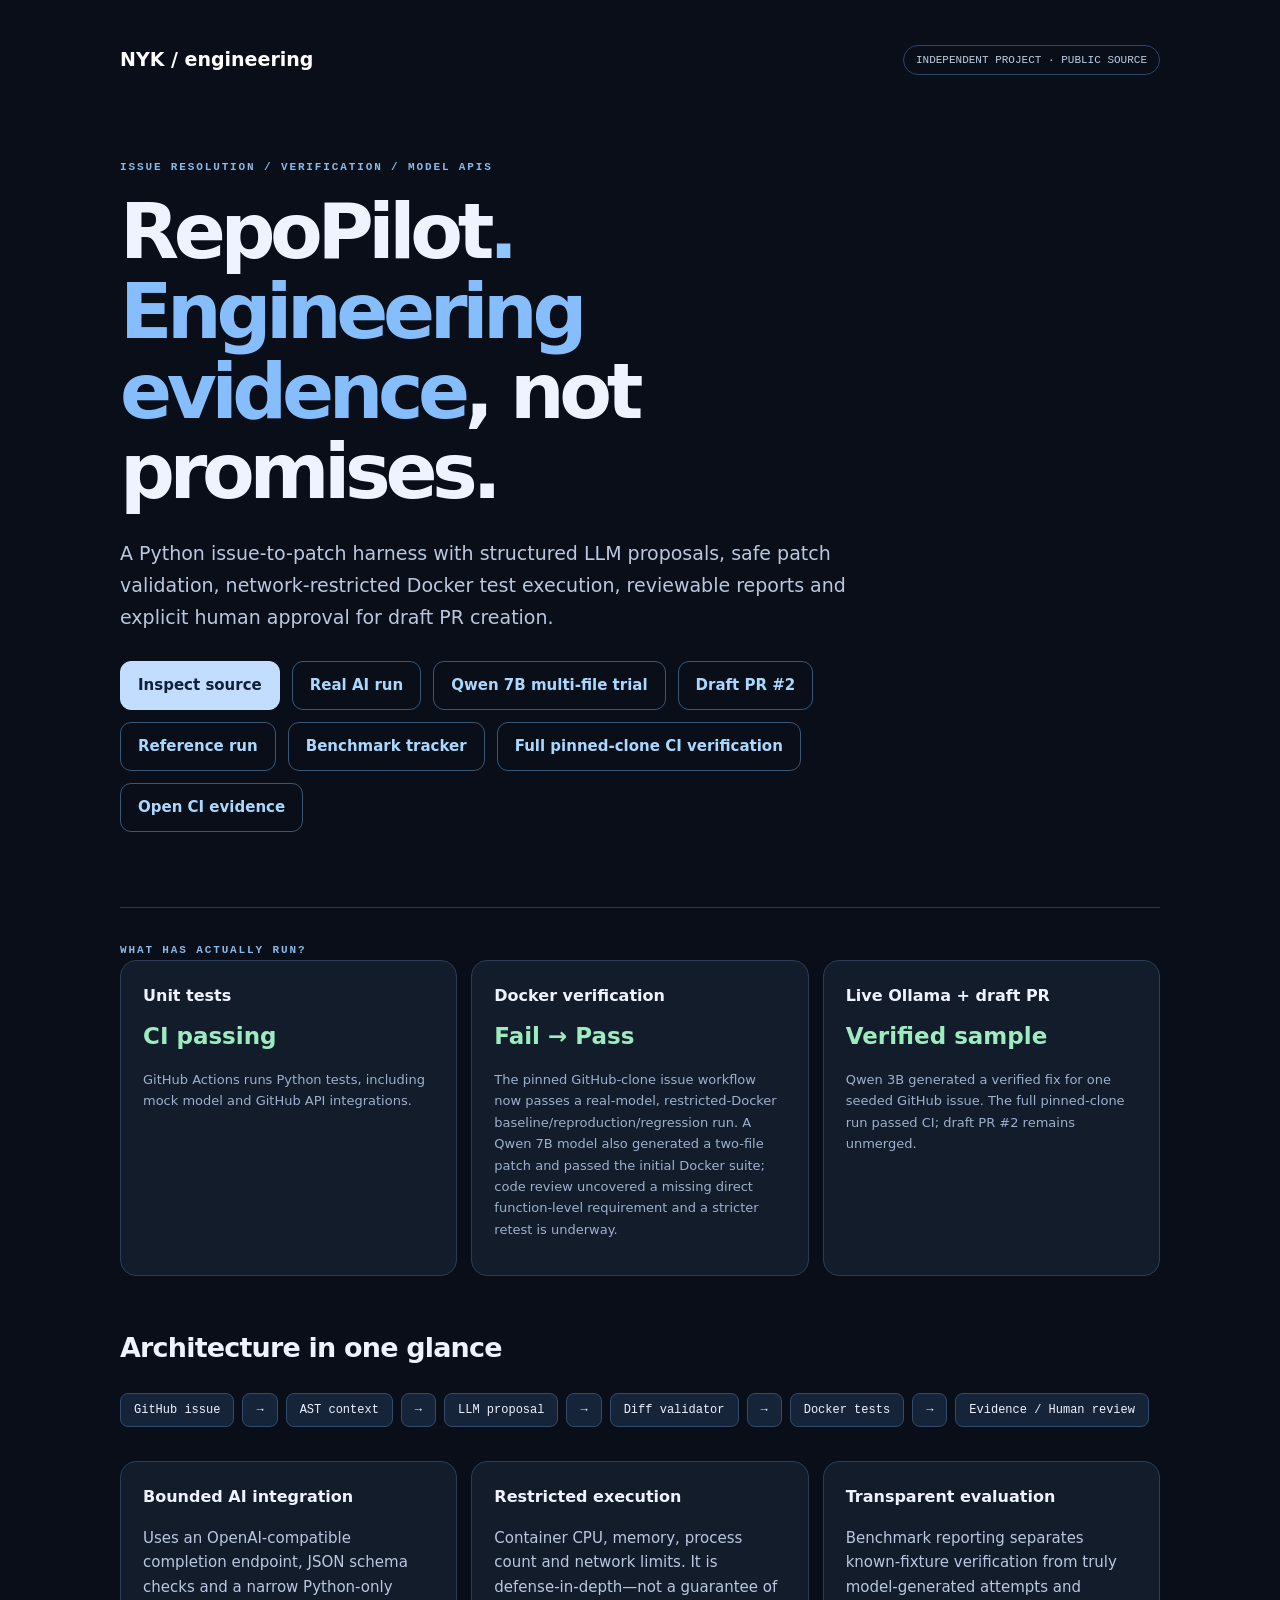
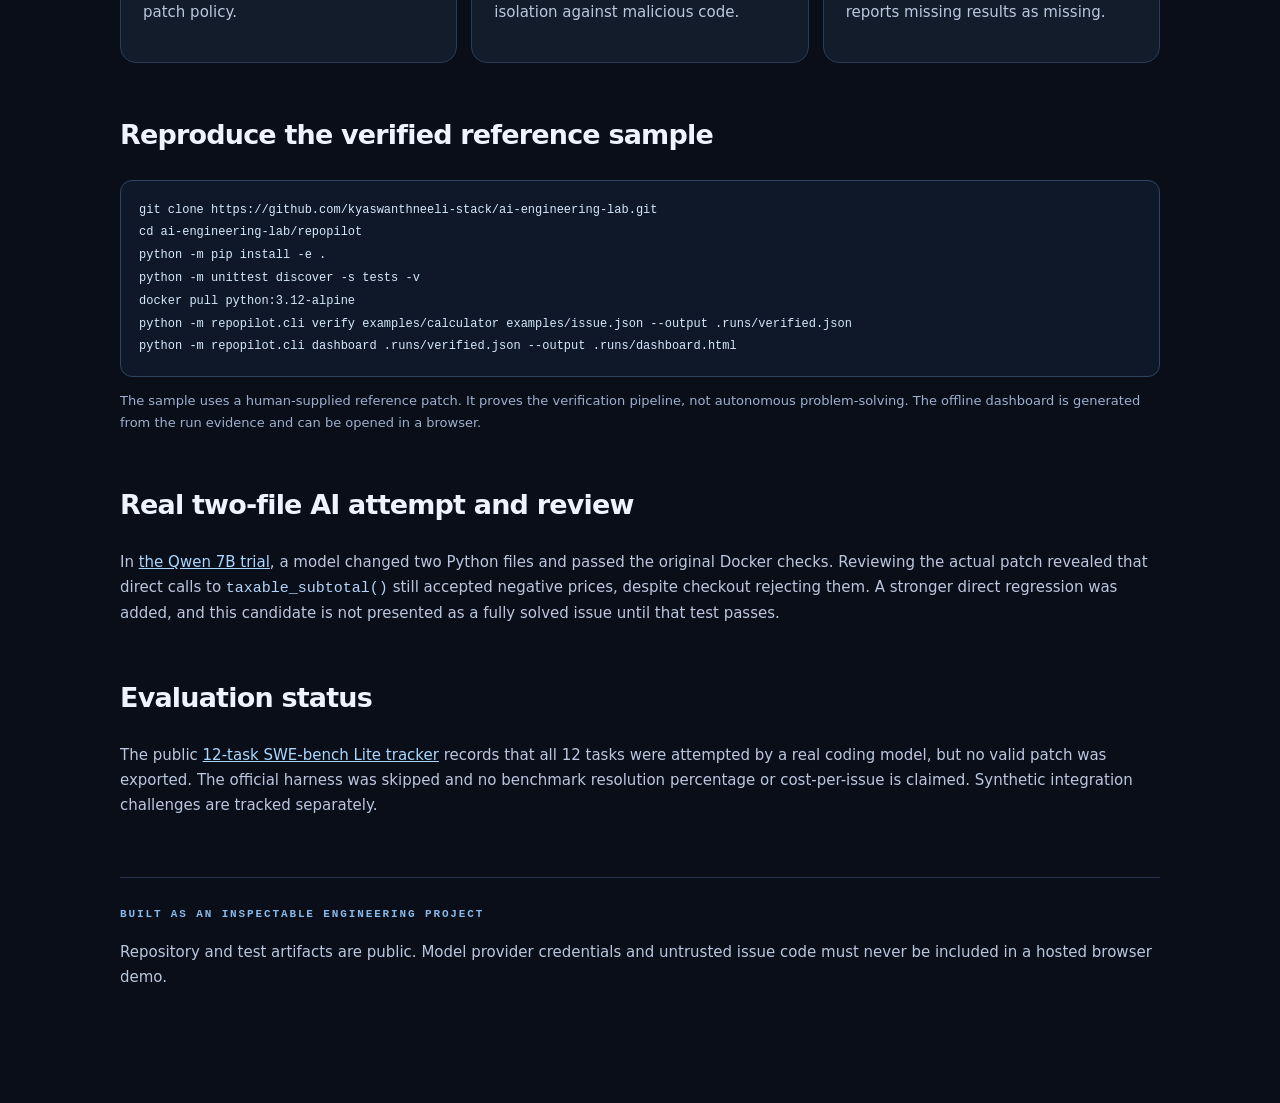
==== commit 1f4ca004: "Merge ca621770e5f5a187797e60a290b6d976a32bfa9a into 13bbcd195209056e8baa5a753ababb7acdbf41ae" ====
--- a/repopilot/index.html
+++ b/repopilot/index.html
@@ -7,10 +7,10 @@
 :root{color-scheme:dark}*{box-sizing:border-box}body{margin:0;background:#090e19;color:#eff3ff;font:15px/1.65 system-ui,-apple-system,Segoe UI,Arial,sans-serif}a{color:#a9d8ff}a:hover{color:white}main{max-width:1090px;padding:44px 25px 100px;margin:auto}.eyebrow{font:700 11px/1.3 ui-monospace,monospace;letter-spacing:.17em;color:#89b9e8;text-transform:uppercase}header{display:flex;justify-content:space-between;gap:16px;align-items:center}.brand{font-weight:800;text-decoration:none;color:#fff;font-size:19px}.pill{font:11px monospace;border:1px solid #304466;padding:8px 12px;border-radius:99px;color:#bdcde3}.hero{padding:78px 0 55px;max-width:780px}h1{font-size:clamp(44px,6vw,80px);letter-spacing:-.07em;line-height:1.04;margin:14px 0 25px}h1 em{color:#86befd;font-style:normal}p{color:#bac7de}p.lead{font-size:19px;line-height:1.7}.actions{display:flex;gap:12px;flex-wrap:wrap;margin-top:28px}.actions a{padding:11px 17px;border-radius:11px;border:1px solid #395777;text-decoration:none;font-weight:650}.actions a:first-child{background:#c2ddff;color:#102039;border-color:#c2ddff}.eyeline{border-top:1px solid #2d3953;padding-top:28px;margin-top:20px}.grid{display:grid;grid-template-columns:repeat(3,1fr);gap:14px}.card{background:#121c2b;border:1px solid #2b3c56;border-radius:16px;padding:22px}.card h3{font-size:16px;margin:0 0 8px}.small{font-size:13px;color:#9eb0cd}.metric{font-size:23px;font-weight:800;margin:8px 0}.status{color:#9cecc0}.warn{color:#fcd6a4}.pipeline{display:flex;gap:8px;flex-wrap:wrap;margin:22px 0 34px}.pipeline span{padding:9px 13px;background:#16243a;border:1px solid #324b6c;border-radius:8px;font:12px ui-monospace,monospace}h2{margin-top:50px;font-size:27px;letter-spacing:-.03em}code{color:#b7d5fa}pre{white-space:pre-wrap;overflow-wrap:anywhere;background:#0f1828;border:1px solid #30435f;border-radius:12px;padding:18px;color:#d5e9ff;font:12px/1.9 ui-monospace,monospace}.footer{margin-top:60px;border-top:1px solid #26334d;padding-top:22px}@media(max-width:760px){.grid{grid-template-columns:1fr}.hero{padding-top:46px}}
 </style></head>
 <body><main><header><a class="brand" href="https://kyaswanthneeli-stack.github.io/">NYK / engineering</a><span class="pill">INDEPENDENT PROJECT · PUBLIC SOURCE</span></header>
-<div class="hero"><span class="eyebrow">Issue resolution / Verification / Model APIs</span><h1>RepoPilot<span style="color:#91c5ff">.</span><br><em>Engineering evidence</em>, not promises.</h1><p class="lead">A Python issue-to-patch harness with structured LLM proposals, safe patch validation, network-restricted Docker test execution, reviewable reports and explicit human approval for draft PR creation.</p><div class="actions"><a href="https://github.com/kyaswanthneeli-stack/ai-engineering-lab/tree/main/repopilot">Inspect source</a><a href="recruiter-demo.html">Interactive recruiter demo</a><a href="model-run.html">Real AI run</a><a href="https://github.com/kyaswanthneeli-stack/ai-engineering-lab/pull/2">Draft PR #2</a><a href="review-dashboard.html">Reference run</a><a href="benchmark-status.html">Benchmark tracker</a><a href="https://github.com/kyaswanthneeli-stack/ai-engineering-lab/actions/runs/44497087568">Full pinned-clone CI verification</a><a href="https://github.com/kyaswanthneeli-stack/ai-engineering-lab/actions/workflows/repopilot.yml">Open CI evidence</a></div></div>
+<div class="hero"><span class="eyebrow">Issue resolution / Verification / Model APIs</span><h1>RepoPilot<span style="color:#91c5ff">.</span><br><em>Engineering evidence</em>, not promises.</h1><p class="lead">A Python issue-to-patch harness with structured LLM proposals, safe patch validation, network-restricted Docker test execution, reviewable reports and explicit human approval for draft PR creation.</p><div class="actions"><a href="https://github.com/kyaswanthneeli-stack/ai-engineering-lab/tree/main/repopilot">Inspect source</a><a href="model-run.html">Real AI run</a><a href="multifile-model-run.html">Qwen 7B multi-file trial</a><a href="https://github.com/kyaswanthneeli-stack/ai-engineering-lab/pull/2">Draft PR #2</a><a href="review-dashboard.html">Reference run</a><a href="benchmark-status.html">Benchmark tracker</a><a href="https://github.com/kyaswanthneeli-stack/ai-engineering-lab/actions/runs/44497087568">Full pinned-clone CI verification</a><a href="https://github.com/kyaswanthneeli-stack/ai-engineering-lab/actions/workflows/repopilot.yml">Open CI evidence</a></div></div>
 <section class="eyeline"><span class="eyebrow">What has actually run?</span><div class="grid">
 <div class="card"><h3>Unit tests</h3><div class="metric status">CI passing</div><p class="small">GitHub Actions runs Python tests, including mock model and GitHub API integrations.</p></div>
-<div class="card"><h3>Docker verification</h3><div class="metric status">Fail → Pass</div><p class="small">In addition to the seeded issue, a real Qwen 7B model generated a coordinated two-file repair with Docker baseline 0, reproduction 1, and patched suite 0. <a href="https://github.com/kyaswanthneeli-stack/ai-engineering-lab/actions/runs/44526622929">Inspect the run</a>.</p></div>
+<div class="card"><h3>Docker verification</h3><div class="metric status">Fail → Pass</div><p class="small">The pinned GitHub-clone issue workflow now passes a real-model, restricted-Docker baseline/reproduction/regression run. A Qwen 7B model also generated a two-file patch and passed the initial Docker suite; code review uncovered a missing direct function-level requirement and a stricter retest is underway.</p></div>
 <div class="card"><h3>Live Ollama + draft PR</h3><div class="metric status">Verified sample</div><p class="small">Qwen 3B generated a verified fix for one seeded GitHub issue. The full pinned-clone run passed CI; draft PR #2 remains unmerged.</p></div></div></section>
 <h2>Architecture in one glance</h2><div class="pipeline"><span>GitHub issue</span><span>→</span><span>AST context</span><span>→</span><span>LLM proposal</span><span>→</span><span>Diff validator</span><span>→</span><span>Docker tests</span><span>→</span><span>Evidence / Human review</span></div>
 <div class="grid"><div class="card"><h3>Bounded AI integration</h3><p>Uses an OpenAI-compatible completion endpoint, JSON schema checks and a narrow Python-only patch policy.</p></div><div class="card"><h3>Restricted execution</h3><p>Container CPU, memory, process count and network limits. It is defense-in-depth—not a guarantee of isolation against malicious code.</p></div><div class="card"><h3>Transparent evaluation</h3><p>Benchmark reporting separates known-fixture verification from truly model-generated attempts and reports missing results as missing.</p></div></div>
@@ -22,6 +22,6 @@
 python -m repopilot.cli verify examples/calculator examples/issue.json --output .runs/verified.json
 python -m repopilot.cli dashboard .runs/verified.json --output .runs/dashboard.html</pre>
 <p class="small">The sample uses a human-supplied reference patch. It proves the verification pipeline, not autonomous problem-solving. The offline dashboard is generated from the run evidence and can be opened in a browser.</p>
-<h2>Evaluation status</h2><p>Reproducible <a href="benchmark-status.html">12-task SWE-bench Lite benchmark tracker</a> selected from the official public dataset with pinned source revisions. All 12 tasks were attempted in one bounded batch; none produced a valid prediction, so the official evaluation was skipped. </p><p>The seeded integration issue has a separate successful pinned-clone local-model CI run, but it is not a SWE-bench task. Subsequent attempts have not yet yielded a verified SWE-bench patch. No SWE-bench resolution percentage, average token savings or cost-per-issue is claimed. Real benchmark numbers require evaluating independently pinned issue attempts with the official harness.</p>
-<div class="cta"><a href="recruiter-demo.html">Explore the interactive evidence walkthrough</a></div><div class="footer"><span class="eyebrow">Built as an inspectable engineering project</span><p>Repository and test artifacts are public. Model provider credentials and untrusted issue code must never be included in a hosted browser demo.</p></div>
+<h2>Real two-file AI attempt and review</h2><p>In <a href="multifile-model-run.html">the Qwen 7B trial</a>, a model changed two Python files and passed the original Docker checks. Reviewing the actual patch revealed that direct calls to <code>taxable_subtotal()</code> still accepted negative prices, despite checkout rejecting them. A stronger direct regression was added, and this candidate is not presented as a fully solved issue until that test passes.</p><h2>Evaluation status</h2><p>The public <a href="benchmark-status.html">12-task SWE-bench Lite tracker</a> records that all 12 tasks were attempted by a real coding model, but no valid patch was exported. The official harness was skipped and no benchmark resolution percentage or cost-per-issue is claimed. Synthetic integration challenges are tracked separately.</p>
+<div class="footer"><span class="eyebrow">Built as an inspectable engineering project</span><p>Repository and test artifacts are public. Model provider credentials and untrusted issue code must never be included in a hosted browser demo.</p></div>
 </main></body></html>
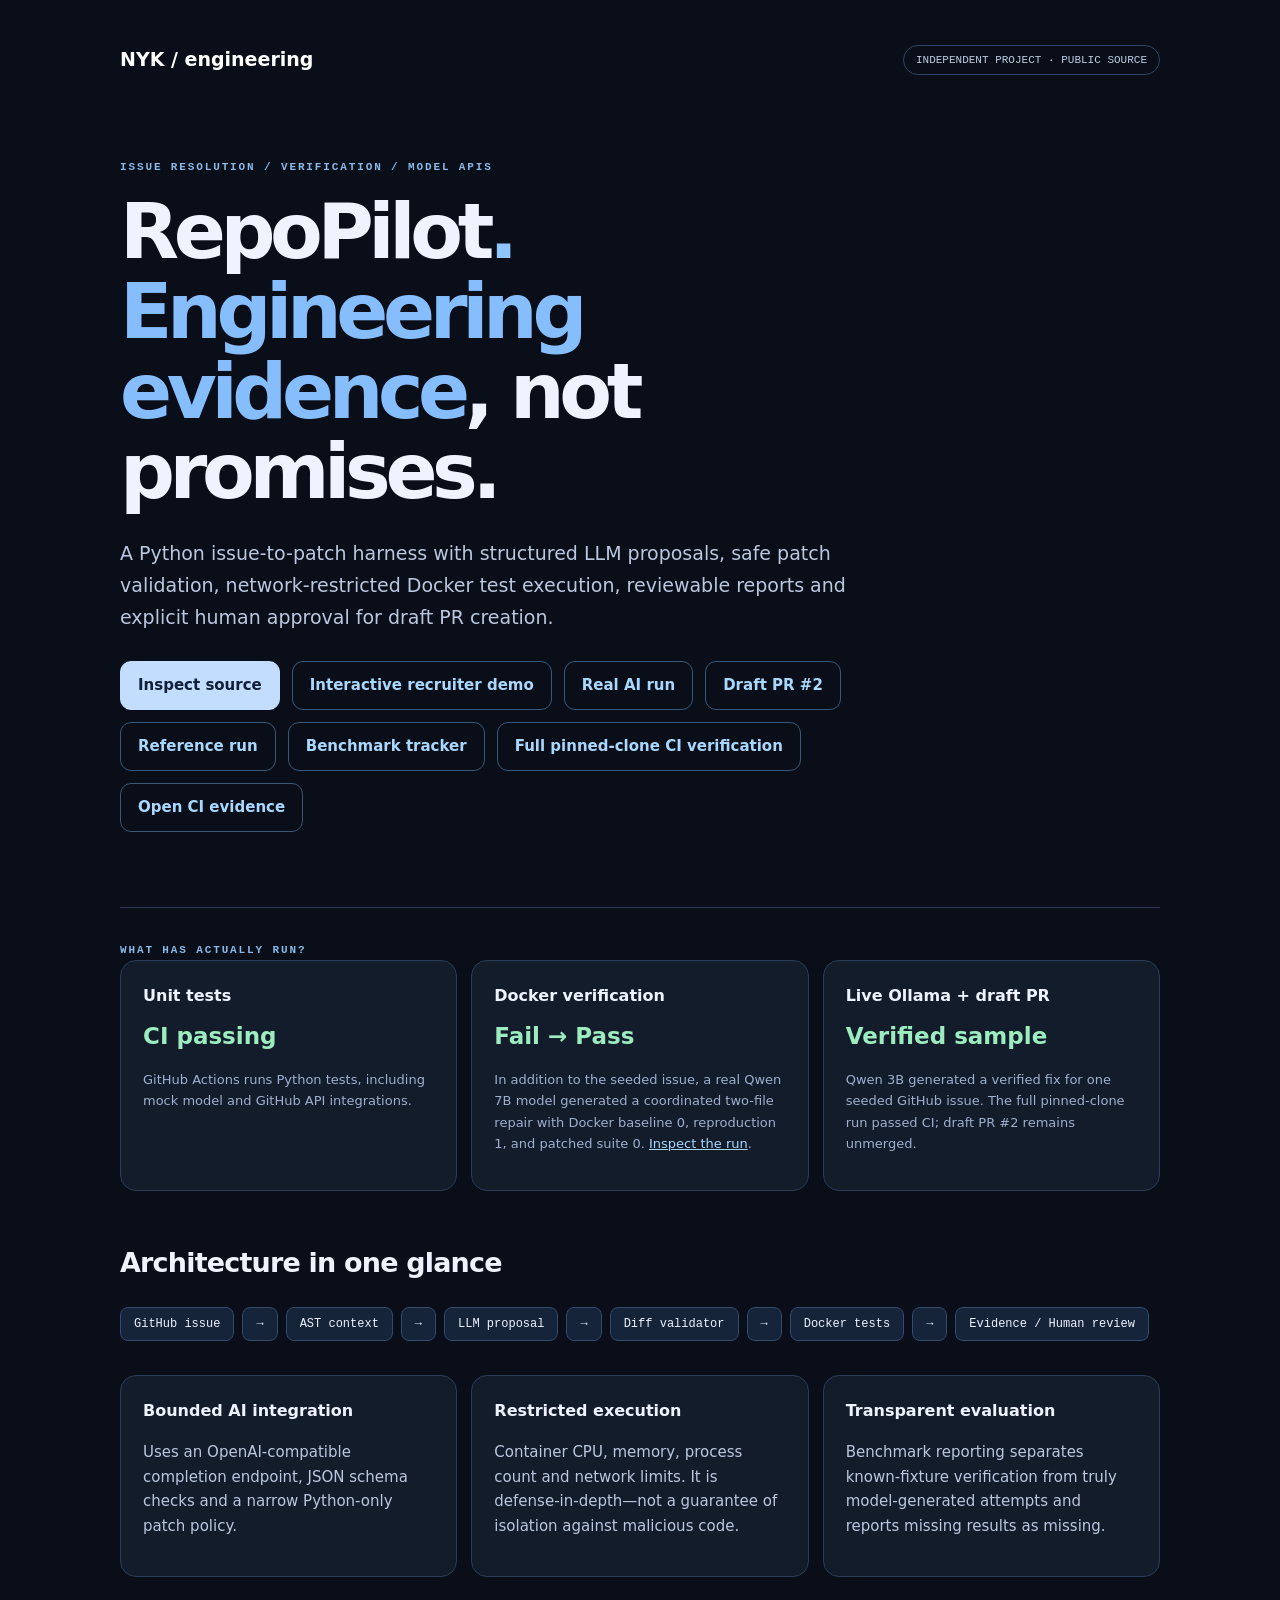
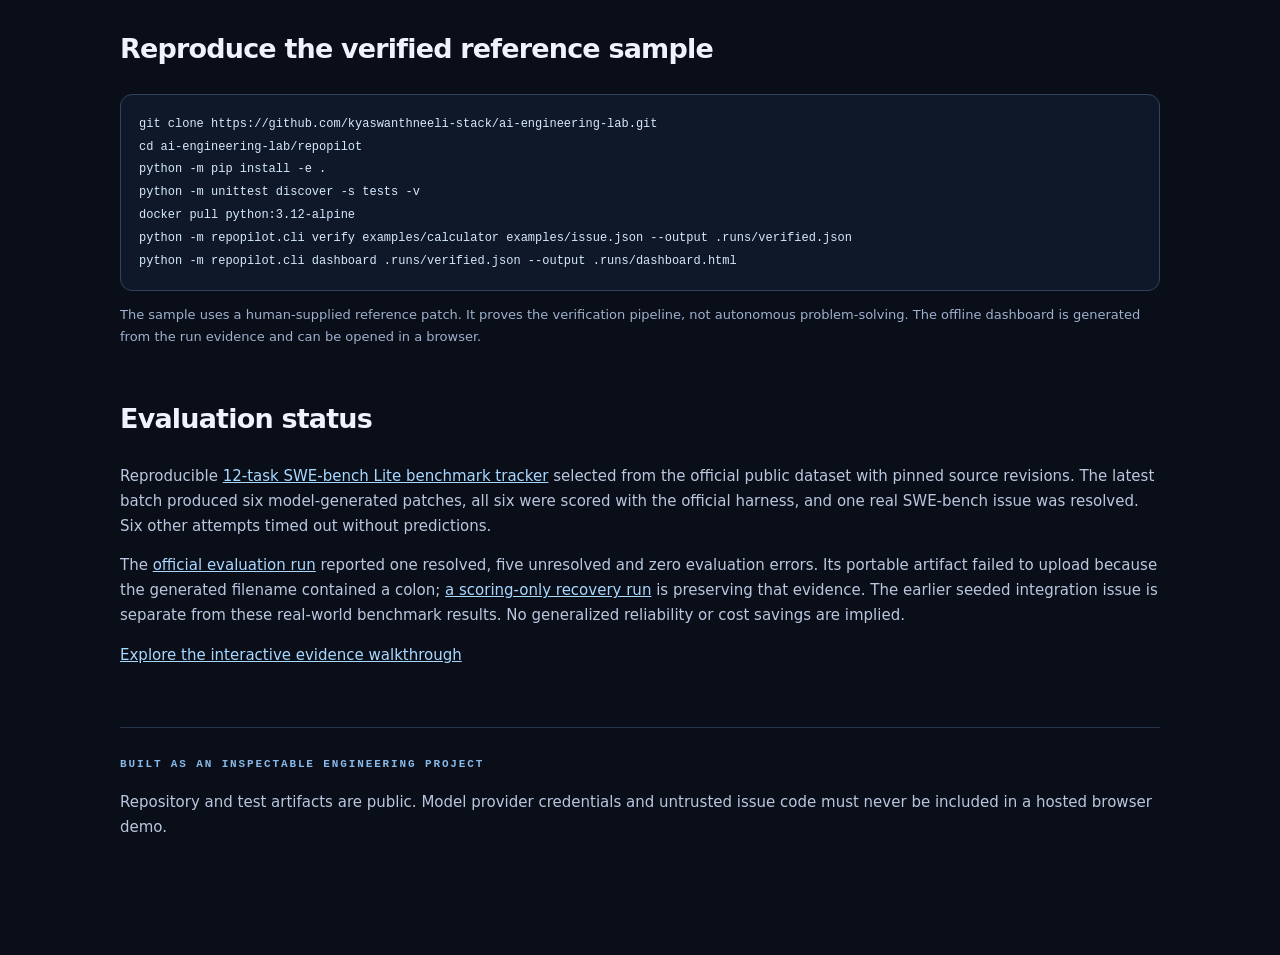
==== commit 2ba786ed: "docs(repopilot): show real official SWE-bench 1/6 score on project landing page" ====
--- a/repopilot/index.html
+++ b/repopilot/index.html
@@ -7,10 +7,10 @@
 :root{color-scheme:dark}*{box-sizing:border-box}body{margin:0;background:#090e19;color:#eff3ff;font:15px/1.65 system-ui,-apple-system,Segoe UI,Arial,sans-serif}a{color:#a9d8ff}a:hover{color:white}main{max-width:1090px;padding:44px 25px 100px;margin:auto}.eyebrow{font:700 11px/1.3 ui-monospace,monospace;letter-spacing:.17em;color:#89b9e8;text-transform:uppercase}header{display:flex;justify-content:space-between;gap:16px;align-items:center}.brand{font-weight:800;text-decoration:none;color:#fff;font-size:19px}.pill{font:11px monospace;border:1px solid #304466;padding:8px 12px;border-radius:99px;color:#bdcde3}.hero{padding:78px 0 55px;max-width:780px}h1{font-size:clamp(44px,6vw,80px);letter-spacing:-.07em;line-height:1.04;margin:14px 0 25px}h1 em{color:#86befd;font-style:normal}p{color:#bac7de}p.lead{font-size:19px;line-height:1.7}.actions{display:flex;gap:12px;flex-wrap:wrap;margin-top:28px}.actions a{padding:11px 17px;border-radius:11px;border:1px solid #395777;text-decoration:none;font-weight:650}.actions a:first-child{background:#c2ddff;color:#102039;border-color:#c2ddff}.eyeline{border-top:1px solid #2d3953;padding-top:28px;margin-top:20px}.grid{display:grid;grid-template-columns:repeat(3,1fr);gap:14px}.card{background:#121c2b;border:1px solid #2b3c56;border-radius:16px;padding:22px}.card h3{font-size:16px;margin:0 0 8px}.small{font-size:13px;color:#9eb0cd}.metric{font-size:23px;font-weight:800;margin:8px 0}.status{color:#9cecc0}.warn{color:#fcd6a4}.pipeline{display:flex;gap:8px;flex-wrap:wrap;margin:22px 0 34px}.pipeline span{padding:9px 13px;background:#16243a;border:1px solid #324b6c;border-radius:8px;font:12px ui-monospace,monospace}h2{margin-top:50px;font-size:27px;letter-spacing:-.03em}code{color:#b7d5fa}pre{white-space:pre-wrap;overflow-wrap:anywhere;background:#0f1828;border:1px solid #30435f;border-radius:12px;padding:18px;color:#d5e9ff;font:12px/1.9 ui-monospace,monospace}.footer{margin-top:60px;border-top:1px solid #26334d;padding-top:22px}@media(max-width:760px){.grid{grid-template-columns:1fr}.hero{padding-top:46px}}
 </style></head>
 <body><main><header><a class="brand" href="https://kyaswanthneeli-stack.github.io/">NYK / engineering</a><span class="pill">INDEPENDENT PROJECT · PUBLIC SOURCE</span></header>
-<div class="hero"><span class="eyebrow">Issue resolution / Verification / Model APIs</span><h1>RepoPilot<span style="color:#91c5ff">.</span><br><em>Engineering evidence</em>, not promises.</h1><p class="lead">A Python issue-to-patch harness with structured LLM proposals, safe patch validation, network-restricted Docker test execution, reviewable reports and explicit human approval for draft PR creation.</p><div class="actions"><a href="https://github.com/kyaswanthneeli-stack/ai-engineering-lab/tree/main/repopilot">Inspect source</a><a href="model-run.html">Real AI run</a><a href="multifile-model-run.html">Qwen 7B multi-file trial</a><a href="https://github.com/kyaswanthneeli-stack/ai-engineering-lab/pull/2">Draft PR #2</a><a href="review-dashboard.html">Reference run</a><a href="benchmark-status.html">Benchmark tracker</a><a href="https://github.com/kyaswanthneeli-stack/ai-engineering-lab/actions/runs/44497087568">Full pinned-clone CI verification</a><a href="https://github.com/kyaswanthneeli-stack/ai-engineering-lab/actions/workflows/repopilot.yml">Open CI evidence</a></div></div>
+<div class="hero"><span class="eyebrow">Issue resolution / Verification / Model APIs</span><h1>RepoPilot<span style="color:#91c5ff">.</span><br><em>Engineering evidence</em>, not promises.</h1><p class="lead">A Python issue-to-patch harness with structured LLM proposals, safe patch validation, network-restricted Docker test execution, reviewable reports and explicit human approval for draft PR creation.</p><div class="actions"><a href="https://github.com/kyaswanthneeli-stack/ai-engineering-lab/tree/main/repopilot">Inspect source</a><a href="recruiter-demo.html">Interactive recruiter demo</a><a href="model-run.html">Real AI run</a><a href="https://github.com/kyaswanthneeli-stack/ai-engineering-lab/pull/2">Draft PR #2</a><a href="review-dashboard.html">Reference run</a><a href="benchmark-status.html">Benchmark tracker</a><a href="https://github.com/kyaswanthneeli-stack/ai-engineering-lab/actions/runs/44497087568">Full pinned-clone CI verification</a><a href="https://github.com/kyaswanthneeli-stack/ai-engineering-lab/actions/workflows/repopilot.yml">Open CI evidence</a></div></div>
 <section class="eyeline"><span class="eyebrow">What has actually run?</span><div class="grid">
 <div class="card"><h3>Unit tests</h3><div class="metric status">CI passing</div><p class="small">GitHub Actions runs Python tests, including mock model and GitHub API integrations.</p></div>
-<div class="card"><h3>Docker verification</h3><div class="metric status">Fail → Pass</div><p class="small">The pinned GitHub-clone issue workflow now passes a real-model, restricted-Docker baseline/reproduction/regression run. A Qwen 7B model also generated a two-file patch and passed the initial Docker suite; code review uncovered a missing direct function-level requirement and a stricter retest is underway.</p></div>
+<div class="card"><h3>Docker verification</h3><div class="metric status">Fail → Pass</div><p class="small">In addition to the seeded issue, a real Qwen 7B model generated a coordinated two-file repair with Docker baseline 0, reproduction 1, and patched suite 0. <a href="https://github.com/kyaswanthneeli-stack/ai-engineering-lab/actions/runs/44526622929">Inspect the run</a>.</p></div>
 <div class="card"><h3>Live Ollama + draft PR</h3><div class="metric status">Verified sample</div><p class="small">Qwen 3B generated a verified fix for one seeded GitHub issue. The full pinned-clone run passed CI; draft PR #2 remains unmerged.</p></div></div></section>
 <h2>Architecture in one glance</h2><div class="pipeline"><span>GitHub issue</span><span>→</span><span>AST context</span><span>→</span><span>LLM proposal</span><span>→</span><span>Diff validator</span><span>→</span><span>Docker tests</span><span>→</span><span>Evidence / Human review</span></div>
 <div class="grid"><div class="card"><h3>Bounded AI integration</h3><p>Uses an OpenAI-compatible completion endpoint, JSON schema checks and a narrow Python-only patch policy.</p></div><div class="card"><h3>Restricted execution</h3><p>Container CPU, memory, process count and network limits. It is defense-in-depth—not a guarantee of isolation against malicious code.</p></div><div class="card"><h3>Transparent evaluation</h3><p>Benchmark reporting separates known-fixture verification from truly model-generated attempts and reports missing results as missing.</p></div></div>
@@ -22,6 +22,6 @@
 python -m repopilot.cli verify examples/calculator examples/issue.json --output .runs/verified.json
 python -m repopilot.cli dashboard .runs/verified.json --output .runs/dashboard.html</pre>
 <p class="small">The sample uses a human-supplied reference patch. It proves the verification pipeline, not autonomous problem-solving. The offline dashboard is generated from the run evidence and can be opened in a browser.</p>
-<h2>Real two-file AI attempt and review</h2><p>In <a href="multifile-model-run.html">the Qwen 7B trial</a>, a model changed two Python files and passed the original Docker checks. Reviewing the actual patch revealed that direct calls to <code>taxable_subtotal()</code> still accepted negative prices, despite checkout rejecting them. A stronger direct regression was added, and this candidate is not presented as a fully solved issue until that test passes.</p><h2>Evaluation status</h2><p>The public <a href="benchmark-status.html">12-task SWE-bench Lite tracker</a> records that all 12 tasks were attempted by a real coding model, but no valid patch was exported. The official harness was skipped and no benchmark resolution percentage or cost-per-issue is claimed. Synthetic integration challenges are tracked separately.</p>
-<div class="footer"><span class="eyebrow">Built as an inspectable engineering project</span><p>Repository and test artifacts are public. Model provider credentials and untrusted issue code must never be included in a hosted browser demo.</p></div>
+<h2>Evaluation status</h2><p>Reproducible <a href="benchmark-status.html">12-task SWE-bench Lite benchmark tracker</a> selected from the official public dataset with pinned source revisions. The latest batch produced six model-generated patches, all six were scored with the official harness, and one real SWE-bench issue was resolved. Six other attempts timed out without predictions.</p><p>The <a href="https://github.com/kyaswanthneeli-stack/ai-engineering-lab/actions/runs/44547336463">official evaluation run</a> reported one resolved, five unresolved and zero evaluation errors. Its portable artifact failed to upload because the generated filename contained a colon; <a href="https://github.com/kyaswanthneeli-stack/ai-engineering-lab/actions/runs/44558575315">a scoring-only recovery run</a> is preserving that evidence. The earlier seeded integration issue is separate from these real-world benchmark results. No generalized reliability or cost savings are implied.</p>
+<div class="cta"><a href="recruiter-demo.html">Explore the interactive evidence walkthrough</a></div><div class="footer"><span class="eyebrow">Built as an inspectable engineering project</span><p>Repository and test artifacts are public. Model provider credentials and untrusted issue code must never be included in a hosted browser demo.</p></div>
 </main></body></html>
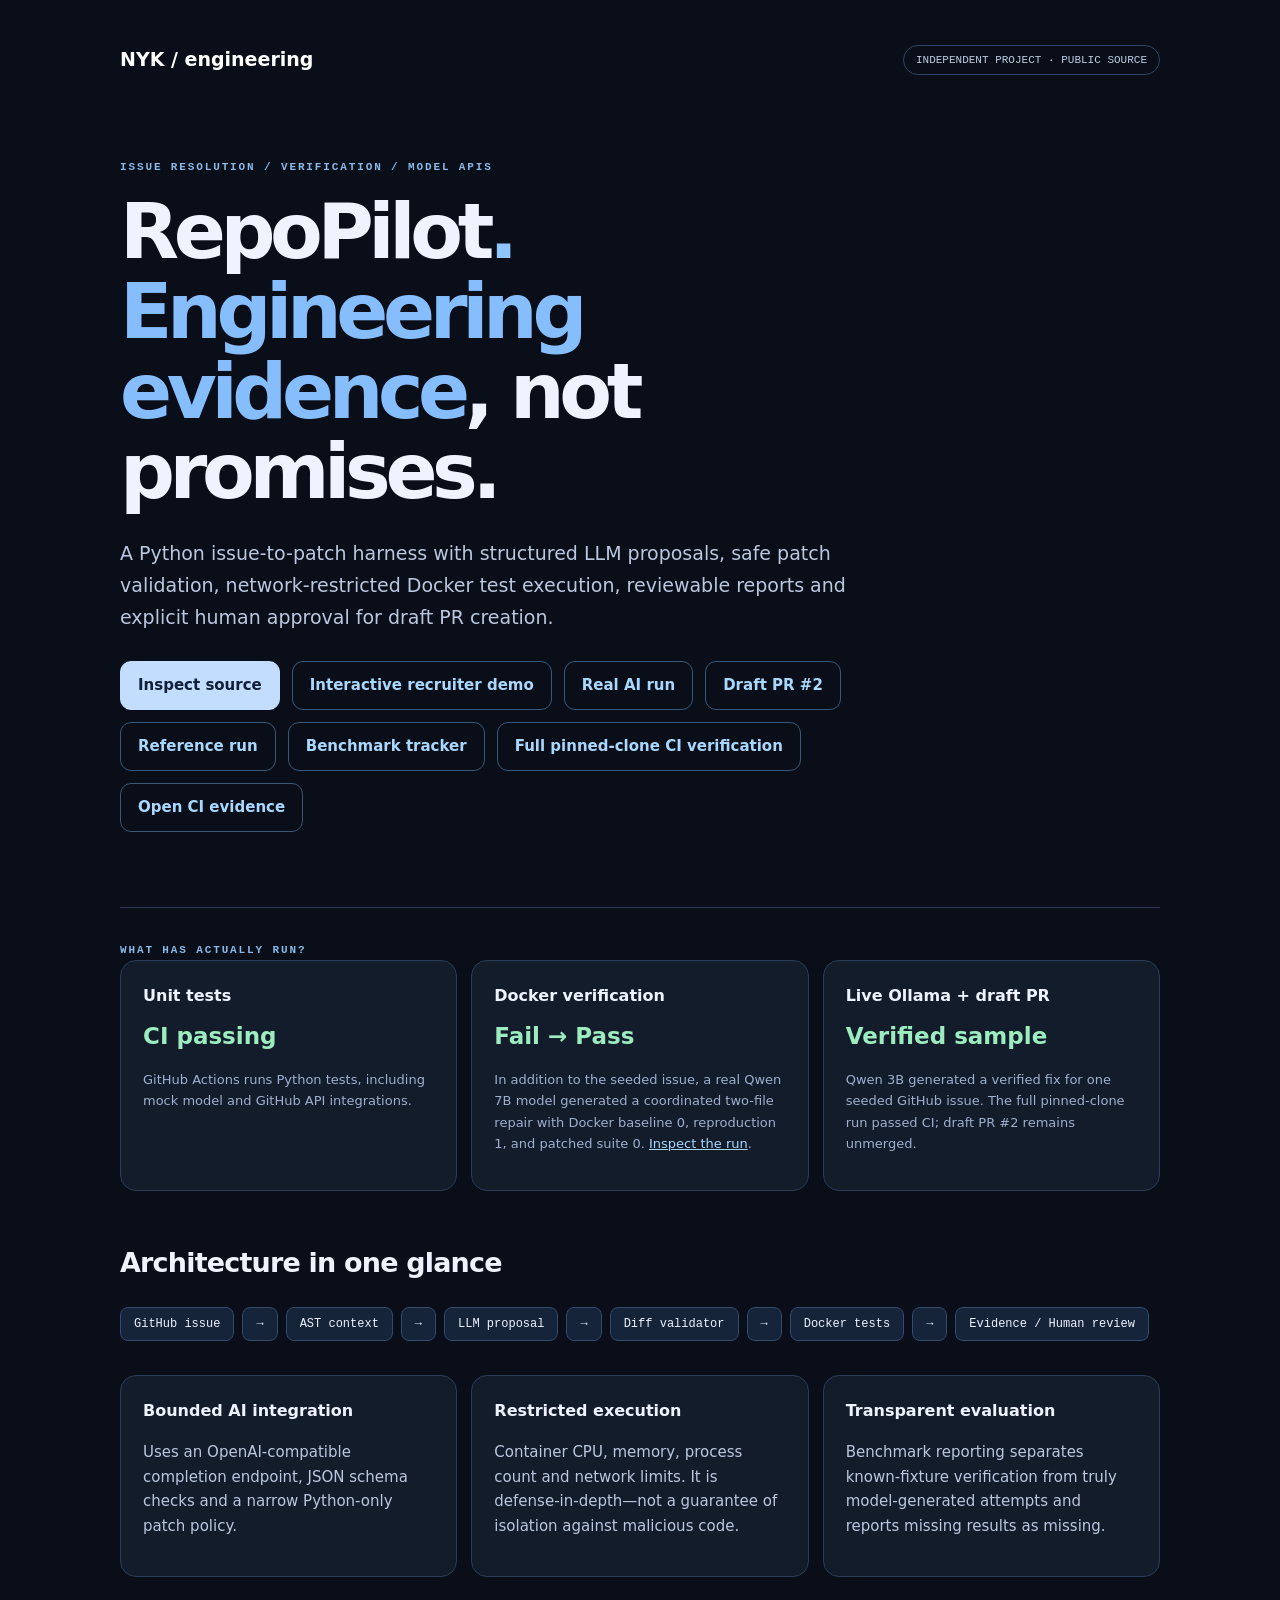
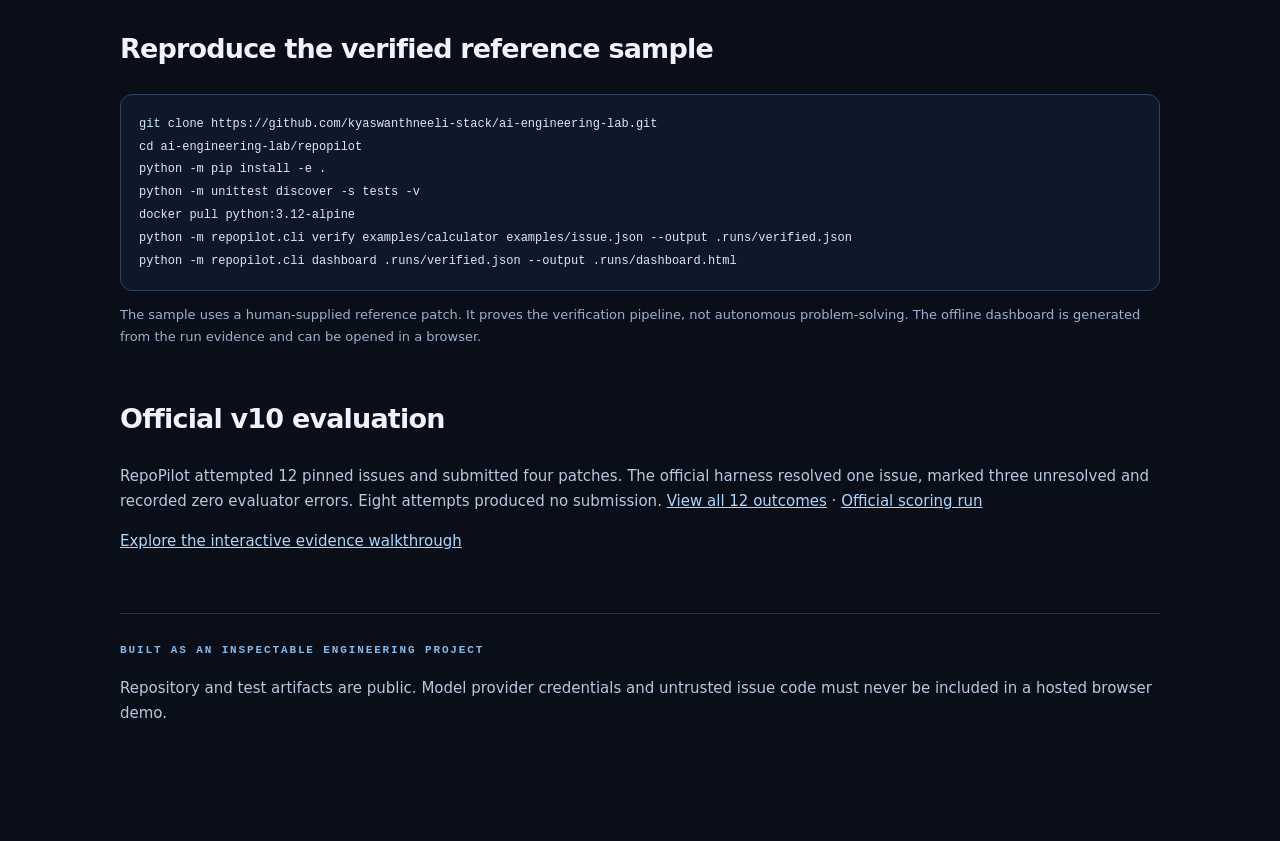
==== commit 92c3fea1: "Verify the reviewed proposal in the quickstart and align public v10 evidence" ====
--- a/repopilot/index.html
+++ b/repopilot/index.html
@@ -22,6 +22,6 @@
 python -m repopilot.cli verify examples/calculator examples/issue.json --output .runs/verified.json
 python -m repopilot.cli dashboard .runs/verified.json --output .runs/dashboard.html</pre>
 <p class="small">The sample uses a human-supplied reference patch. It proves the verification pipeline, not autonomous problem-solving. The offline dashboard is generated from the run evidence and can be opened in a browser.</p>
-<h2>Evaluation status</h2><p>Reproducible <a href="benchmark-status.html">12-task SWE-bench Lite benchmark tracker</a> selected from the official public dataset with pinned source revisions. The latest batch produced six model-generated patches, all six were scored with the official harness, and one real SWE-bench issue was resolved. Six other attempts timed out without predictions.</p><p>The <a href="https://github.com/kyaswanthneeli-stack/ai-engineering-lab/actions/runs/44547336463">official evaluation run</a> reported one resolved, five unresolved and zero evaluation errors. Its portable artifact failed to upload because the generated filename contained a colon; <a href="https://github.com/kyaswanthneeli-stack/ai-engineering-lab/actions/runs/44558575315">a scoring-only recovery run</a> is preserving that evidence. The earlier seeded integration issue is separate from these real-world benchmark results. No generalized reliability or cost savings are implied.</p>
+<h2>Official v10 evaluation</h2><p>RepoPilot attempted 12 pinned issues and submitted four patches. The official harness resolved one issue, marked three unresolved and recorded zero evaluator errors. Eight attempts produced no submission. <a href="benchmark-status.html">View all 12 outcomes</a> · <a href="https://github.com/kyaswanthneeli-stack/ai-engineering-lab/actions/runs/44814488203">Official scoring run</a></p>
 <div class="cta"><a href="recruiter-demo.html">Explore the interactive evidence walkthrough</a></div><div class="footer"><span class="eyebrow">Built as an inspectable engineering project</span><p>Repository and test artifacts are public. Model provider credentials and untrusted issue code must never be included in a hosted browser demo.</p></div>
 </main></body></html>
